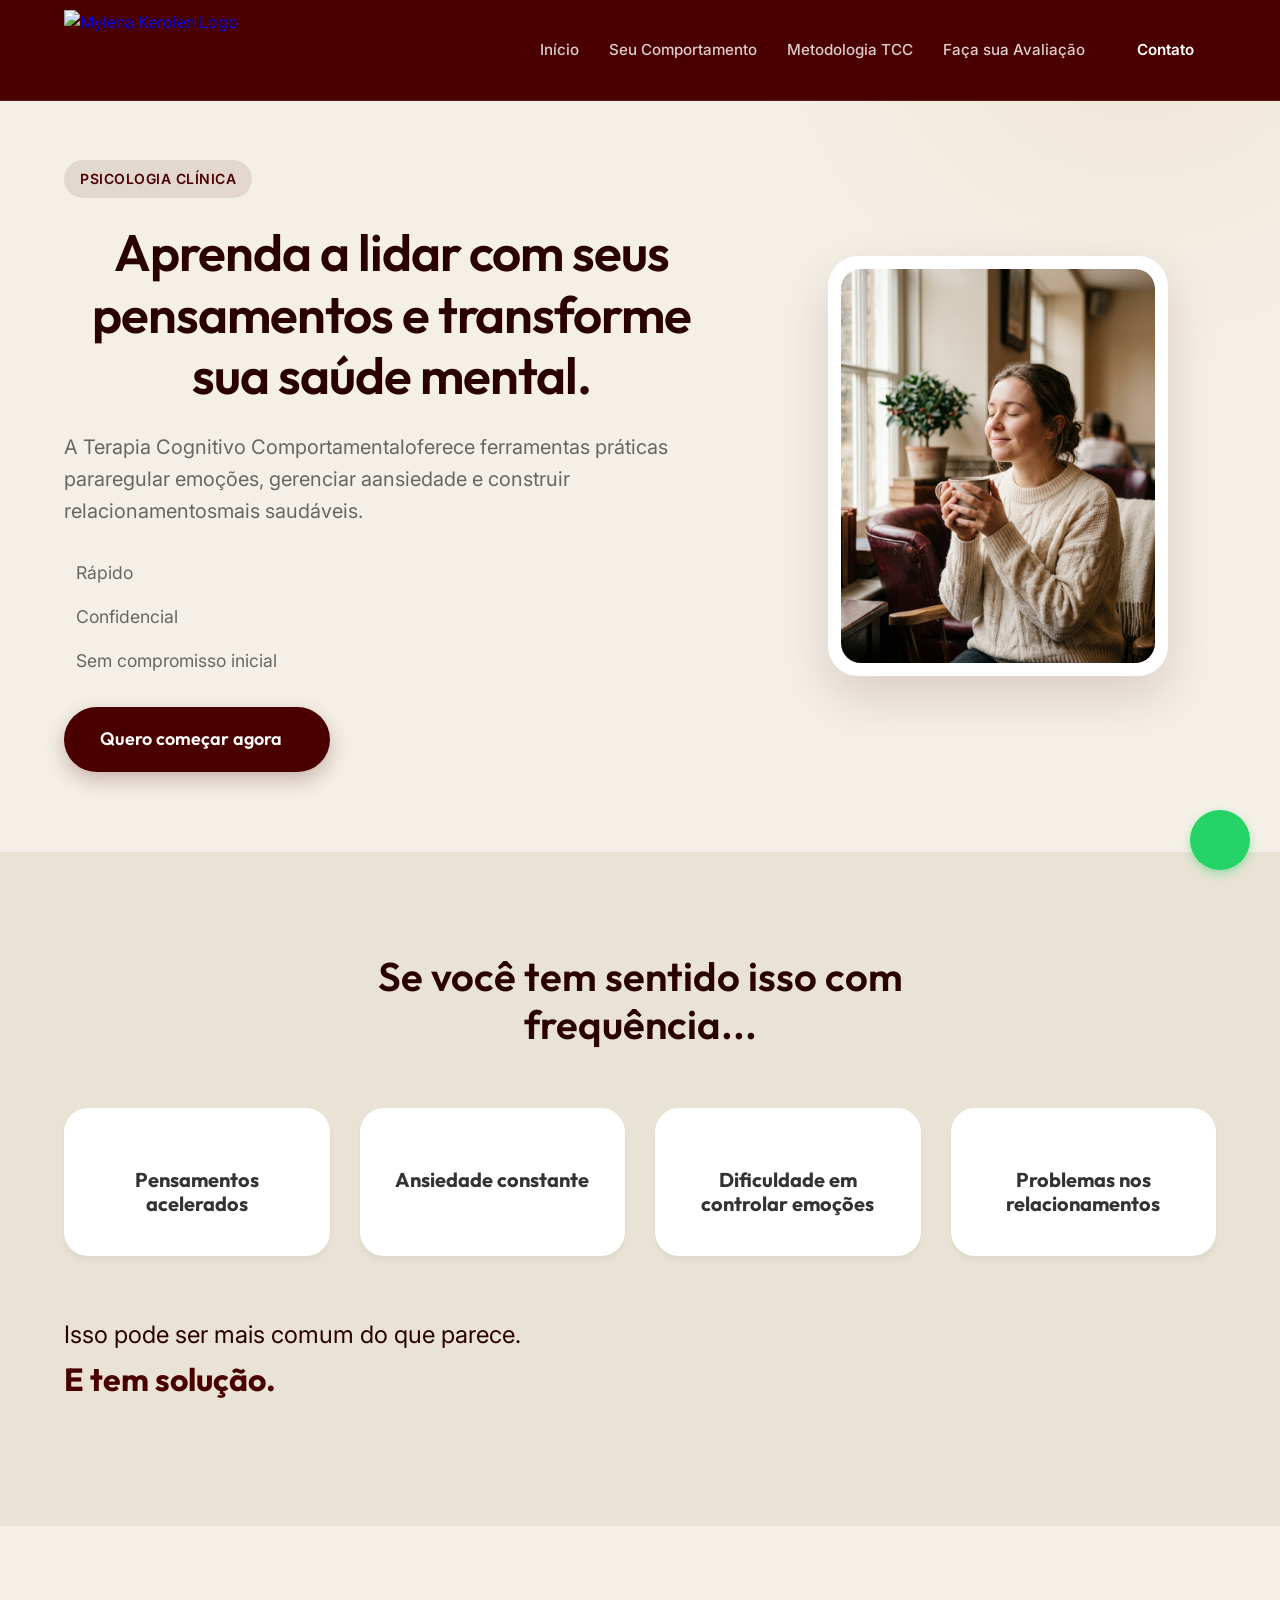
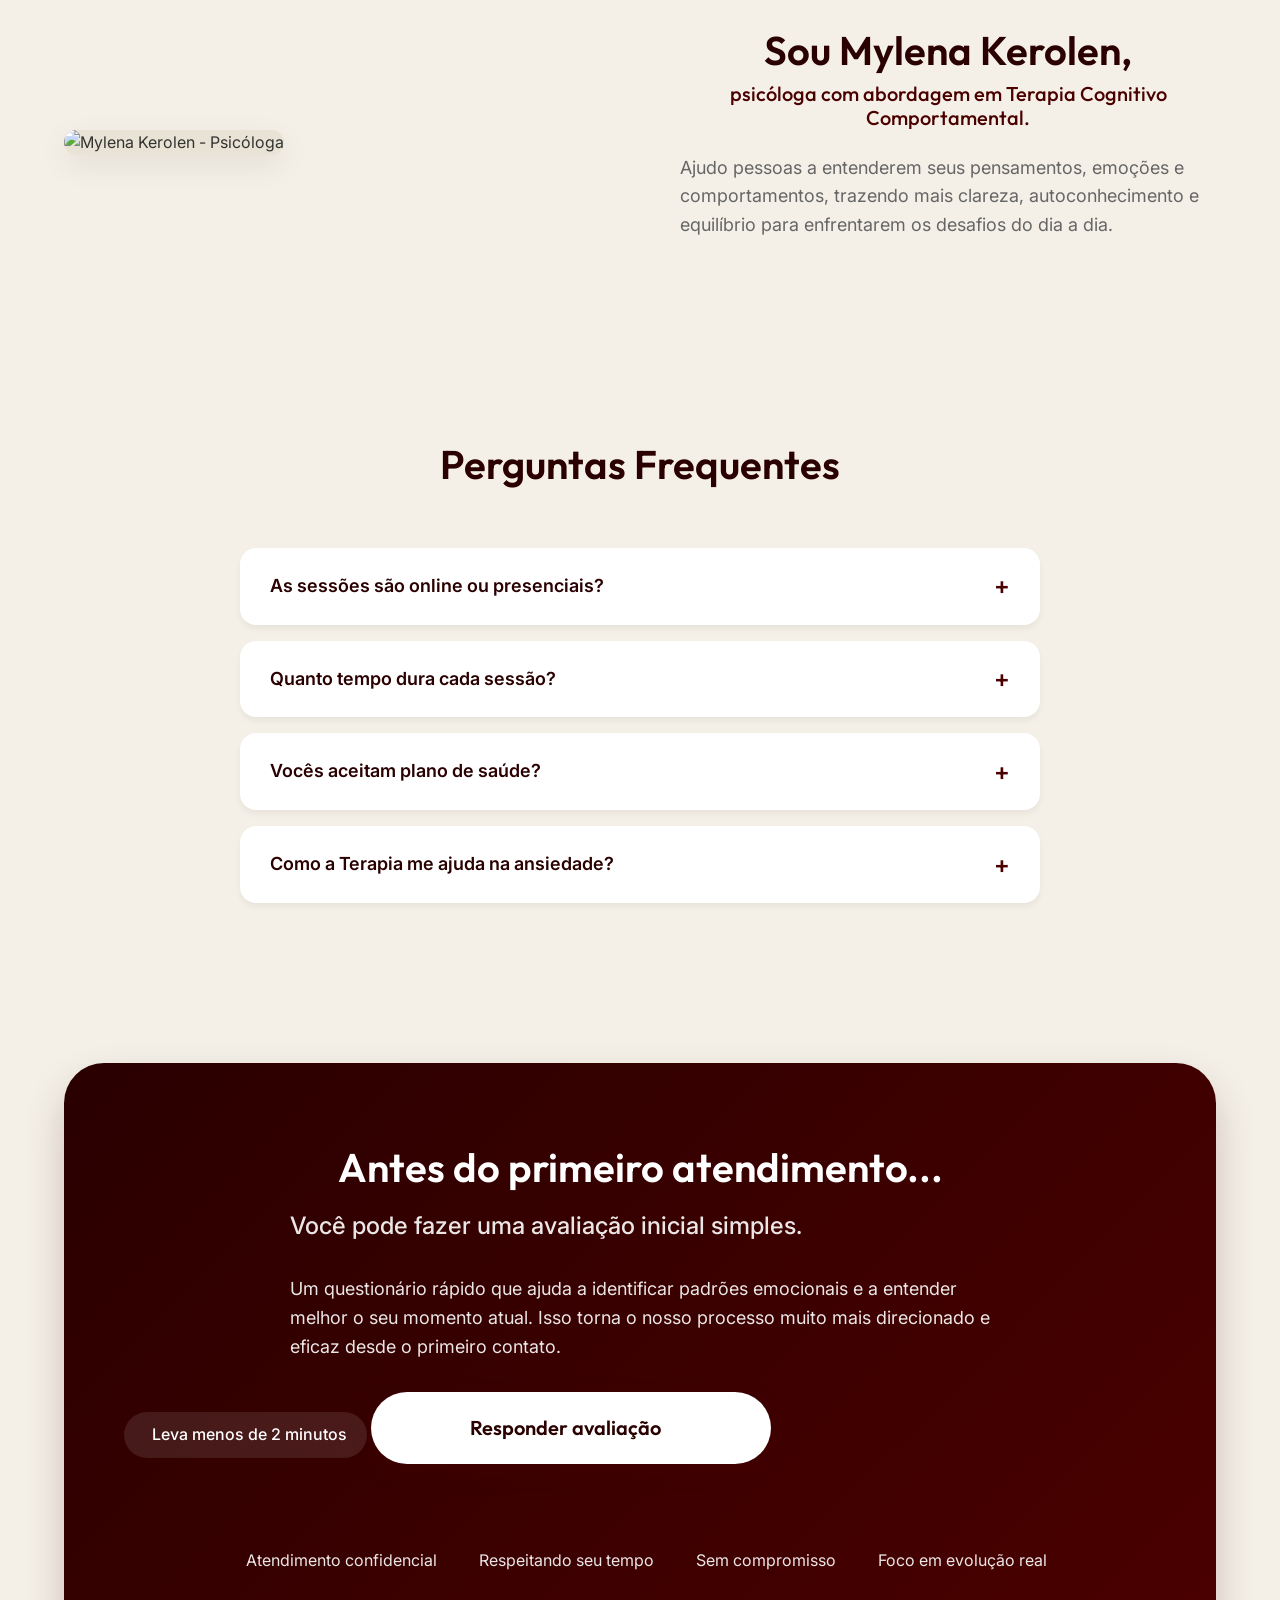
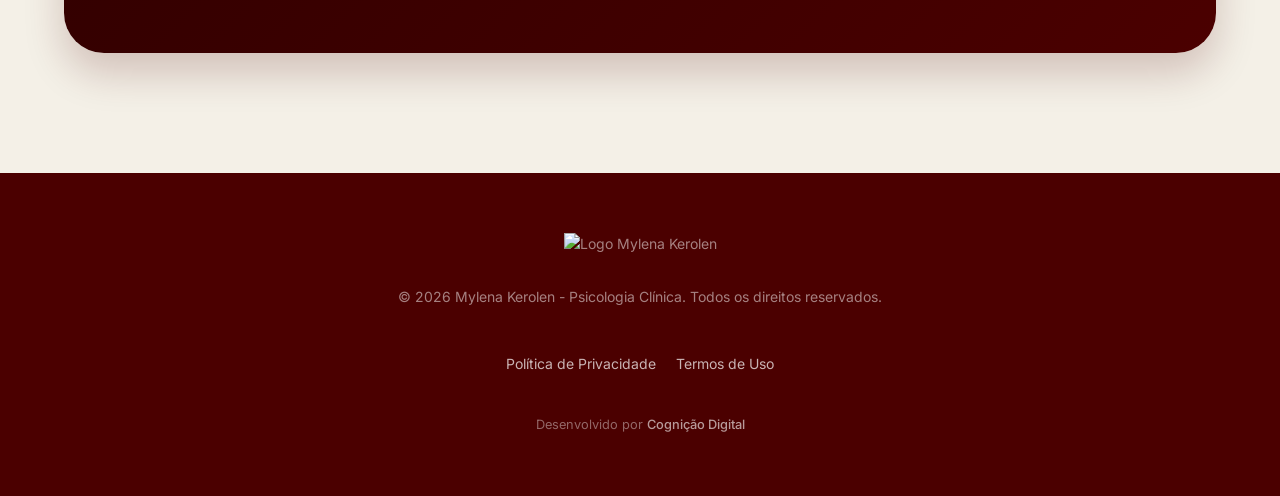
==== index.html @ 94ff3d25 "Solução Desktop: Quebras de linha condicionais e layout fluido para preencher o vazio" ====
<!DOCTYPE html>
<html lang="pt-BR">
<head>
    <meta charset="UTF-8">
    <meta name="viewport" content="width=device-width, initial-scale=1.0">
    <title>Mylena Kerolen | Psicóloga Clínica</title>
    <meta name="description" content="Entenda seus padrões emocionais e veja se a terapia pode te ajudar. Mylena Kerolen, psicóloga com abordagem em Terapia Cognitivo Comportamental.">
    <link rel="preconnect" href="https://fonts.googleapis.com">
    <link rel="preconnect" href="https://fonts.gstatic.com" crossorigin>
    
    <!-- Preload Critical Assets -->
    <link rel="preload" href="https://fonts.googleapis.com/css2?family=Inter:wght@300;400;500;600&family=Outfit:wght@400;500;600;700&display=swap" as="style">
    <link rel="preload" href="https://i.ibb.co/SkdTjgQ/logomarcasf.webp" as="image">

    <link href="https://fonts.googleapis.com/css2?family=Inter:wght@300;400;500;600&family=Outfit:wght@400;500;600;700&display=swap" rel="stylesheet">
    <link rel="stylesheet" href="styles.css">
    <!-- Phosphor Icons para ícones elegantes e minimalistas -->
    <script src="https://unpkg.com/@phosphor-icons/web" defer></script>
</head>
<body class="home-page">
    <header class="main-header">
        <nav class="container nav-container">
            <div class="logo">
                <a href="index.html">
                    <img src="https://i.ibb.co/SkdTjgQ/logomarcasf.webp" alt="Mylena Kerolen Logo">
                </a>
            </div>
            <ul class="nav-menu">
                <li><a href="index.html">Início</a></li>
                <li><a href="mapeamento.html">Seu Comportamento</a></li>
                <li><a href="metodologia.html">Metodologia TCC</a></li>
                <li><a href="#avaliacao">Faça sua Avaliação</a></li>
                <li><a href="contato.html" class="nav-cta">Contato</a></li>
            </ul>
            <button class="mobile-menu-btn" aria-label="Abrir Menu">
                <i class="ph ph-list"></i>
            </button>
        </nav>
    </header>
    <header class="hero">
        <div class="container">
            <div class="hero-content">
                <span class="badge">Psicologia Clínica</span>
                <h1 class="hero-title">Aprenda a lidar com seus pensamentos e<br class="mobile-br"> transforme sua saúde mental.</h1>
                <p class="hero-subtitle">A Terapia Cognitivo Comportamental<br class="mobile-br">oferece ferramentas práticas para<br class="mobile-br">regular emoções, gerenciar a<br class="mobile-br">ansiedade e construir relacionamentos<br class="mobile-br">mais saudáveis.</p>
                
                <ul class="benefits-list hero-benefits">
                    <li><i class="ph ph-check-circle"></i> Rápido</li>
                    <li><i class="ph ph-shield-check"></i> Confidencial</li>
                    <li><i class="ph ph-handshake"></i> Sem compromisso inicial</li>
                </ul>

                <a href="#avaliacao" class="cta-button primary-btn">
                    Quero começar agora
                    <i class="ph ph-arrow-right"></i>
                </a>
            </div>
            
            <div class="hero-image-wrapper">
                <div class="glass-card">
                    <img src="assets/hero_human.png" alt="Mulher calma respirando fundo, simbolizando alívio da ansiedade" class="hero-abstract-art">
                </div>
            </div>
        </div>
    </header>

    <section class="symptoms">
        <div class="container">
            <div class="symptoms-header">
                <h2>Se você tem sentido isso com frequência...</h2>
            </div>
            <div class="symptoms-grid">
                <div class="symptom-card">
                    <i class="ph ph-brain"></i>
                    <h3>Pensamentos acelerados</h3>
                </div>
                <div class="symptom-card">
                    <i class="ph ph-heartbeat"></i>
                    <h3>Ansiedade constante</h3>
                </div>
                <div class="symptom-card">
                    <i class="ph ph-cloud-lightning"></i>
                    <h3>Dificuldade em controlar emoções</h3>
                </div>
                <div class="symptom-card">
                    <i class="ph ph-users"></i>
                    <h3>Problemas nos relacionamentos</h3>
                </div>
            </div>
            <div class="symptoms-footer">
                <p class="highlight-text">Isso pode ser mais comum do que parece.<br><strong>E tem solução.</strong></p>
            </div>
        </div>
    </section>

    <section id="sobre" class="about">
        <div class="container about-container">
            <div class="about-image">
                <img src="https://i.ibb.co/Fk8Mc3bt/Mylenasf.png" alt="Mylena Kerolen - Psicóloga" class="about-photo" loading="lazy" decoding="async">
            </div>
            <div class="about-content">
                <h2>Sou Mylena Kerolen,</h2>
                <h3 class="subtitle">psicóloga com abordagem em Terapia Cognitivo Comportamental.</h3>
                <p>Ajudo pessoas a entenderem seus pensamentos, emoções e comportamentos, trazendo mais clareza, autoconhecimento e equilíbrio para enfrentarem os desafios do dia a dia.</p>
            </div>
        </div>
    </section>

    <section id="faq" class="faq">
        <div class="container">
            <div class="symptoms-header">
                <h2>Perguntas Frequentes</h2>
            </div>
            <div class="faq-list">
                <details class="faq-item">
                    <summary>As sessões são online ou presenciais?</summary>
                    <div class="faq-answer">
                        Os atendimentos são realizados na modalidade online, o que permite flexibilidade de horários, economia de tempo com deslocamentos e a possibilidade de fazer a terapia no conforto do seu próprio ambiente seguro.
                    </div>
                </details>
                <details class="faq-item">
                    <summary>Quanto tempo dura cada sessão?</summary>
                    <div class="faq-answer">
                        As sessões têm duração padrão de aproximadamente 50 minutos. Tempo ideal para abordarmos as questões do dia a dia e desenvolvermos técnicas focadas da Terapia Cognitivo Comportamental.
                    </div>
                </details>
                <details class="faq-item">
                    <summary>Vocês aceitam plano de saúde?</summary>
                    <div class="faq-answer">
                        Os atendimentos são particulares. No entanto, fornecemos recibos nominais após as sessões para que você possa solicitar o reembolso perante o seu plano de saúde, dependendo do seu contrato.
                    </div>
                </details>
                <details class="faq-item">
                    <summary>Como a Terapia me ajuda na ansiedade?</summary>
                    <div class="faq-answer">
                        Na TCC, nós identificamos e alteramos padrões de pensamento negativos que alimentam a ansiedade. Te passarei exercícios práticos e ferramentas que você mesmo(a) consegue aplicar no dia a dia para recuperar a calma.
                    </div>
                </details>
            </div>
        </div>
    </section>

    <section id="avaliacao" class="evaluation">
        <div class="container">
            <div class="evaluation-card">
                <h2>Antes do primeiro atendimento...</h2>
                <p class="lead">Você pode fazer uma avaliação inicial simples.</p>
                <p>Um questionário rápido que ajuda a identificar padrões emocionais e a entender melhor o seu momento atual. Isso torna o nosso processo muito mais direcionado e eficaz desde o primeiro contato.</p>
                
                <div class="time-badge">
                    <i class="ph ph-timer"></i> Leva menos de 2 minutos
                </div>

                <a href="#" class="cta-button primary-btn large-btn" onclick="openQuiz(event)">
                    Responder avaliação
                    <i class="ph ph-clipboard-text"></i>
                </a>

                <ul class="benefits-list horizontal-benefits">
                    <li><i class="ph ph-lock-key"></i> Atendimento confidencial</li>
                    <li><i class="ph ph-clock"></i> Respeitando seu tempo</li>
                    <li><i class="ph ph-handshake"></i> Sem compromisso</li>
                    <li><i class="ph ph-trend-up"></i> Foco em evolução real</li>
                </ul>
            </div>
        </div>
    </section>

    <footer>
        <div class="container footer-content">
            <div class="footer-logo">
                <img src="https://i.ibb.co/XxRccWwG/logomylenasf.webp" alt="Logo Mylena Kerolen" loading="lazy" decoding="async">
            </div>
            <p>&copy; 2026 Mylena Kerolen - Psicologia Clínica. Todos os direitos reservados.</p>
            <div class="footer-links">
                <a href="politica-privacidade.html">Política de Privacidade</a>
                <a href="termos-uso.html">Termos de Uso</a>
            </div>
            <div class="developer-credit">
                Desenvolvido por <a href="https://cognicaodigittal.com" target="_blank" rel="noopener noreferrer">Cognição Digital</a>
            </div>
        </div>
    </footer>
    <!-- Quiz Overlay -->
    <div id="quiz-overlay" class="quiz-overlay">
        <div class="quiz-container">
            <button class="close-quiz" onclick="closeQuiz()"><i class="ph ph-x"></i></button>
            <div class="quiz-progress">
                <div class="quiz-progress-bar" id="quiz-progress-bar"></div>
            </div>

            <!-- Step 1 -->
            <div class="quiz-step active" id="step-1">
                <h3 class="quiz-question">Qual área tem causado mais desconforto na sua vida ultimamente?</h3>
                <div class="quiz-options">
                    <button class="quiz-option" onclick="nextStep(2)">Ansiedade e estresse constante</button>
                    <button class="quiz-option" onclick="nextStep(2)">Dificuldade em controlar emoções (tristeza/raiva)</button>
                    <button class="quiz-option" onclick="nextStep(2)">Conflitos em relacionamentos interpessoais</button>
                    <button class="quiz-option" onclick="nextStep(2)">Pensamentos acelerados ou negativos</button>
                </div>
            </div>

            <!-- Step 2 -->
            <div class="quiz-step" id="step-2">
                <h3 class="quiz-question">Como você costuma lidar com pensamentos difíceis ou emoções intensas?</h3>
                <div class="quiz-options">
                    <button class="quiz-option" onclick="nextStep(3)">Tento ignorar, mas eles voltam mais fortes</button>
                    <button class="quiz-option" onclick="nextStep(3)">Acabo explodindo ou perdendo o controle</button>
                    <button class="quiz-option" onclick="nextStep(3)">Me paraliso e não consigo reagir</button>
                    <button class="quiz-option" onclick="nextStep(3)">Consigo lidar bem na maior parte do tempo</button>
                </div>
            </div>

            <!-- Step 3 -->
            <div class="quiz-step" id="step-3">
                <h3 class="quiz-question">O quanto essas questões têm impactado sua rotina?</h3>
                <div class="quiz-options">
                    <button class="quiz-option" onclick="nextStep(4)">Atrapalham levemente minha concentração</button>
                    <button class="quiz-option" onclick="nextStep(4)">Prejudicam minha produtividade e meu sono</button>
                    <button class="quiz-option" onclick="nextStep(4)">Paralisam minhas atividades e me exaurem</button>
                    <button class="quiz-option" onclick="nextStep(4)">Não afetam minha rotina prática</button>
                </div>
            </div>

            <!-- Step 4 -->
            <div class="quiz-step" id="step-4">
                <h3 class="quiz-question">Você já fez terapia focada em mudança de padrões (como a TCC)?</h3>
                <div class="quiz-options">
                    <button class="quiz-option" onclick="nextStep(5)">Sim, já fiz e me ajudou</button>
                    <button class="quiz-option" onclick="nextStep(5)">Faço atualmente, mas busco outra abordagem</button>
                    <button class="quiz-option" onclick="nextStep(5)">Nunca fiz, mas sinto que preciso</button>
                    <button class="quiz-option" onclick="nextStep(5)">Fiz outras abordagens e não me adaptei</button>
                </div>
            </div>

            <!-- Step 5 -->
            <div class="quiz-step" id="step-5">
                <h3 class="quiz-question">Você quer dar o primeiro passo para construir uma vida mais equilibrada?</h3>
                <div class="quiz-options">
                    <button class="quiz-option" onclick="finishQuiz()">Sim, quero agendar uma avaliação</button>
                    <button class="quiz-option" onclick="finishQuiz()">Quero apenas tirar algumas dúvidas</button>
                    <button class="quiz-option" onclick="finishQuiz()">Ainda estou refletindo sobre o momento</button>
                </div>
            </div>

            <!-- Final Step -->
            <div class="quiz-step" id="step-final">
                <i class="ph ph-check-circle glow-icon" style="font-size: 5rem; margin-bottom:20px;"></i>
                <h3 class="quiz-question">Obrigada por compartilhar!</h3>
                <p style="margin-bottom: 30px; font-size:1.1rem; color:var(--text-muted);">Compreender esses sinais é o primeiro passo. Baseado em suas respostas, uma conversa pode te ajudar muito. Vamos conversar?</p>
                <a href="https://wa.me/5562993213024?text=Olá%20Mylena,%20vim%20pelo%20site%20e%20gostaria%20de%20agendar%20uma%20avaliação." target="_blank" class="cta-button primary-btn large-btn" onclick="finishAndScrollTop()">
                    Falar no WhatsApp
                    <i class="ph ph-whatsapp-logo"></i>
                </a>
            </div>
        </div>
    </div>

    <a href="https://wa.me/5562993213024" class="floating-whatsapp" target="_blank" rel="noopener noreferrer">
        <i class="ph ph-whatsapp-logo"></i>
    </a>

    <script>
        // Menu Mobile Toggle
        const menuBtn = document.querySelector('.mobile-menu-btn');
        const navMenu = document.querySelector('.nav-menu');

        if (menuBtn && navMenu) {
            menuBtn.addEventListener('click', () => {
                navMenu.classList.toggle('active');
                const icon = menuBtn.querySelector('i');
                if (navMenu.classList.contains('active')) {
                    icon.classList.remove('ph-list');
                    icon.classList.add('ph-x');
                } else {
                    icon.classList.remove('ph-list');
                    icon.classList.add('ph-list'); // In case it was x
                    // Re-sync icon
                    icon.className = 'ph ph-list';
                }
            });

            document.querySelectorAll('.nav-menu a').forEach(link => {
                link.addEventListener('click', () => {
                    navMenu.classList.remove('active');
                    const icon = menuBtn.querySelector('i');
                    icon.className = 'ph ph-list';
                });
            });
        }

        const totalSteps = 5;
        function openQuiz(e) {
            if(e) e.preventDefault();
            document.getElementById('quiz-overlay').classList.add('active');
            updateProgress(1);
        }
        function closeQuiz() {
            document.getElementById('quiz-overlay').classList.remove('active');
            setTimeout(() => {
                document.querySelectorAll('.quiz-step').forEach(el => el.classList.remove('active'));
                document.getElementById('step-1').classList.add('active');
            }, 300);
        }
        function nextStep(step) {
            document.querySelectorAll('.quiz-step').forEach(el => el.classList.remove('active'));
            document.getElementById('step-' + step).classList.add('active');
            updateProgress(step);
        }
        function finishQuiz() {
            document.querySelectorAll('.quiz-step').forEach(el => el.classList.remove('active'));
            document.getElementById('step-final').classList.add('active');
            document.getElementById('quiz-progress-bar').style.width = '100%';
        }
        function updateProgress(step) {
            const percentage = ((step - 1) / totalSteps) * 100;
            document.getElementById('quiz-progress-bar').style.width = percentage + '%';
        }
        function finishAndScrollTop() {
            closeQuiz();
            window.scrollTo({ top: 0, behavior: 'smooth' });
        }
    </script>
</body>
</html>
---- styles.css ----
/* Header & Navigation Styles */
.main-header {
    position: fixed;
    top: 0;
    left: 0;
    width: 100%;
    background-color: var(--primary-color);
    z-index: 2000;
    border-bottom: 1px solid rgba(255, 255, 255, 0.1);
    transition: var(--transition);
}

.nav-container {
    display: flex;
    justify-content: space-between;
    align-items: center;
    padding: 15px 20px;
    height: 100px;
}

.logo a {
    display: flex;
    align-items: center;
    text-decoration: none;
}

.logo img {
    height: 80px; /* Increased size */
    width: auto;
    display: block;
}

.nav-menu {
    display: flex;
    list-style: none;
    gap: 30px;
    align-items: center;
}

.nav-menu a {
    text-decoration: none;
    color: rgba(255, 255, 255, 0.8);
    font-weight: 500;
    font-size: 0.95rem;
    transition: var(--transition);
}

.nav-menu a:hover {
    color: white;
}

.nav-cta {
    background-color: var(--primary-color);
    color: white !important;
    padding: 10px 22px;
    border-radius: 50px;
    font-weight: 600 !important;
    transition: var(--transition);
}

.nav-cta:hover {
    background-color: var(--primary-dark);
    transform: translateY(-2px);
    box-shadow: 0 4px 10px rgba(75, 0, 0, 0.2);
}

.mobile-menu-btn {
    display: none;
    background: none;
    border: none;
    font-size: 2rem;
    color: white;
    cursor: pointer;
}

@media (max-width: 992px) {
    .nav-menu {
        display: none;
        flex-direction: column;
        position: absolute;
        top: 100px;
        left: 0;
        width: 100%;
        background-color: var(--primary-color);
        padding: 40px 20px;
        gap: 25px;
        box-shadow: 0 15px 30px rgba(0,0,0,0.2);
        z-index: 1000;
        text-align: center;
        border-top: 1px solid rgba(255,255,255,0.1);
    }
    
    .nav-menu.active {
        display: flex;
        animation: fadeInDown 0.3s ease-out;
    }

    @keyframes fadeInDown {
        from { opacity: 0; transform: translateY(-10px); }
        to { opacity: 1; transform: translateY(0); }
    }
    
    .mobile-menu-btn {
        display: block;
    }

    .hero {
        padding: 280px 0 60px; /* Maximum mobile padding */
    }
}

:root {
    --primary-color: #4b0000;
    --primary-light: #751a1a;
    --primary-dark: #2a0000;
    --accent-color: #b87c3f;
    
    --bg-color: #f4f0e7;
    --surface-color: #FFFFFF;
    --surface-alt: #e9e3d5;
    
    --text-main: #333333;
    --text-muted: #666666;
    
    --font-heading: 'Outfit', sans-serif;
    --font-body: 'Inter', sans-serif;
    
    --transition: all 0.3s ease;
    --radius-sm: 8px;
    --radius-md: 16px;
    --radius-lg: 24px;
    --shadow-sm: 0 4px 6px rgba(0,0,0,0.05);
    --shadow-md: 0 10px 30px rgba(0,0,0,0.08);
}

* {
    margin: 0;
    padding: 0;
    box-sizing: border-box;
}

html {
    scroll-behavior: smooth;
}

body {
    font-family: var(--font-body);
    background-color: var(--bg-color);
    color: var(--text-main);
    line-height: 1.6;
    -webkit-font-smoothing: antialiased;
}

.container {
    width: 100%;
    max-width: 1200px;
    margin: 0 auto;
    padding: 0 24px;
}

/* Typography */
h1, h2, h3 {
    font-family: var(--font-heading);
    line-height: 1.2;
    color: var(--primary-dark);
    text-align: center !important;
}

h1 {
    font-size: 3.2rem; /* Sutil redução para ajudar a caber em menos linhas no Desktop */
    font-weight: 600;
    letter-spacing: -0.02em;
    margin-bottom: 24px;
    text-align: center !important;
    max-width: 100%; /* Permite ocupar toda a largura da coluna */
    margin-left: 0;
    margin-right: 0;
}

h2 {
    font-size: 2.5rem;
    font-weight: 600;
    margin-bottom: 16px;
    text-align: center !important;
}

.mobile-br {
    display: none;
}

p {
    text-align: left !important;
    line-height: 1.6;
    margin-bottom: 20px;
}

/* Utilities */
.badge {
    display: inline-block;
    padding: 8px 16px;
    background-color: rgba(75, 0, 0, 0.1);
    color: var(--primary-color);
    border-radius: 100px;
    font-size: 0.875rem;
    font-weight: 600;
    margin-bottom: 24px;
    text-transform: uppercase;
    letter-spacing: 0.5px;
}

.benefits-list {
    list-style: none;
    margin: 32px 0;
    text-align: left;
}

.benefits-list li {
    display: flex;
    align-items: center;
    gap: 12px;
    margin-bottom: 16px;
    font-size: 1.1rem;
    color: var(--text-muted);
}

.benefits-list li i {
    color: var(--primary-color);
    font-size: 1.5rem;
}

/* Buttons */
.cta-button {
    display: inline-flex;
    align-items: center;
    justify-content: center;
    gap: 12px;
    padding: 18px 36px;
    border-radius: 100px;
    font-family: var(--font-heading);
    font-weight: 600;
    font-size: 1.125rem;
    text-decoration: none;
    transition: var(--transition);
    cursor: pointer;
    border: none;
}

.primary-btn {
    background-color: var(--primary-color);
    color: white;
    box-shadow: 0 8px 20px rgba(75, 0, 0, 0.25);
}

.primary-btn:hover {
    background-color: var(--primary-dark);
    transform: translateY(-2px);
    box-shadow: 0 12px 25px rgba(75, 0, 0, 0.3);
}

.large-btn {
    padding: 20px 48px;
    font-size: 1.25rem;
    width: 100%;
    max-width: 400px;
    white-space: nowrap; /* Prevent line break on mobile */
}

/* Sections */
section {
    padding: 100px 0;
}

/* Hero Section */
.hero {
    min-height: 90vh;
    display: flex;
    align-items: center;
    position: relative;
    overflow: hidden;
    padding: 160px 0 80px; /* Reduzido para um equilíbrio perfeito */
}

.hero::after {
    content: '';
    position: absolute;
    top: -50%;
    right: -20%;
    width: 800px;
    height: 800px;
    border-radius: 50%;
    background: radial-gradient(circle, rgba(212,163,115,0.15) 0%, rgba(212,163,115,0) 70%);
    z-index: -1;
}

.hero > .container {
    display: grid;
    grid-template-columns: 1.2fr 0.8fr; /* Dá mais espaço para o texto (60%) e menos para a imagem (40%) */
    gap: 60px;
    align-items: center;
}

.hero-subtitle {
    font-size: 1.25rem;
    color: var(--text-muted);
    max-width: 100%; /* Preenche todo o vazio da direita no Desktop */
}

.hero-image-wrapper {
    position: relative;
    height: 500px;
    display: flex;
    justify-content: center;
    align-items: center;
}

.glass-card {
    width: 340px;
    height: 420px;
    background: var(--surface-color);
    border: 1px solid rgba(255, 255, 255, 0.8);
    border-radius: 30px;
    display: flex;
    justify-content: center;
    align-items: center;
    box-shadow: 0 20px 50px rgba(75, 0, 0, 0.15);
    position: relative;
    animation: float 6s ease-in-out infinite;
    padding: 12px;
}

.hero-abstract-art {
    width: 100%;
    height: 100%;
    object-fit: cover;
    border-radius: 20px; /* Inner radius matching the frame */
}

@keyframes float {
    0% { transform: translateY(0px); }
    50% { transform: translateY(-20px); }
    100% { transform: translateY(0px); }
}

/* Symptoms Section */
.symptoms {
    background-color: var(--surface-alt);
    text-align: justify;
}

.symptoms-header {
    max-width: 700px;
    margin: 0 auto 60px;
}

.symptoms-grid {
    display: grid;
    grid-template-columns: repeat(auto-fit, minmax(250px, 1fr));
    gap: 30px;
    margin-bottom: 60px;
}

.symptom-card {
    background: var(--surface-color);
    padding: 40px 30px;
    border-radius: var(--radius-lg);
    box-shadow: var(--shadow-sm);
    transition: var(--transition);
    display: flex;
    flex-direction: column;
    align-items: center;
    text-align: center;
}

.symptom-card:hover {
    transform: translateY(-5px);
    box-shadow: var(--shadow-md);
}

.symptom-card i {
    font-size: 3rem;
    color: var(--accent-color);
    margin-bottom: 20px;
}

.symptom-card h3 {
    font-size: 1.25rem;
    color: var(--text-main);
}

.symptoms-footer {
    margin-top: 40px;
}

.symptoms-footer .highlight-text {
    font-size: 1.5rem;
    color: var(--primary-dark);
}

.symptoms-footer strong {
    font-size: 2rem;
    color: var(--primary-color);
    font-family: var(--font-heading);
}

/* About Section */
.about-container {
    display: grid;
    grid-template-columns: 1fr 1fr;
    gap: 80px;
    align-items: center;
}

.about-image {
    position: relative;
    border-radius: var(--radius-lg);
}

.about-photo {
    width: 100%;
    height: auto;
    aspect-ratio: 4/5;
    object-fit: cover;
    object-position: top center;
    background-color: var(--surface-alt);
    border-radius: var(--radius-lg);
    box-shadow: var(--shadow-md);
    transition: var(--transition);
}

.about-photo:hover {
    transform: translateY(-5px);
    box-shadow: 0 15px 40px rgba(75, 0, 0, 0.15);
}

.about-content h2 {
    margin-bottom: 8px;
}

.about-content .subtitle {
    font-size: 1.25rem;
    color: var(--primary-color);
    font-weight: 500;
    margin-bottom: 24px;
}

.about-content p {
    font-size: 1.125rem;
    color: var(--text-muted);
}

/* Evaluation Section */
.evaluation {
    padding: 80px 0 120px;
}

.evaluation-card {
    background: linear-gradient(135deg, var(--primary-dark) 0%, var(--primary-color) 100%);
    border-radius: 40px;
    padding: 80px 60px;
    text-align: justify;
    color: white;
    box-shadow: 0 20px 40px rgba(75, 0, 0, 0.2);
    position: relative;
    overflow: hidden;
}

.evaluation-card h2 {
    color: white;
}

.evaluation-card .lead {
    font-size: 1.5rem;
    font-weight: 500;
    margin-bottom: 30px;
}

.evaluation-card p {
    font-size: 1.125rem;
    max-width: 700px;
    margin: 0 auto 30px;
    opacity: 0.9;
}

.time-badge {
    display: inline-flex;
    align-items: center;
    gap: 8px;
    background: rgba(255,255,255,0.1);
    backdrop-filter: blur(10px);
    padding: 10px 20px;
    border-radius: 100px;
    font-weight: 500;
    margin-bottom: 40px;
}

.evaluation-card .primary-btn {
    background-color: white;
    color: var(--primary-dark);
}

.evaluation-card .primary-btn:hover {
    background-color: var(--surface-alt);
    transform: scale(1.02);
}

.horizontal-benefits {
    display: flex;
    justify-content: center;
    flex-wrap: wrap;
    gap: 30px;
    margin-top: 50px;
    margin-bottom: 0;
}

.horizontal-benefits li {
    color: rgba(255,255,255,0.9);
    font-size: 1rem;
    margin-bottom: 0px;
}

.horizontal-benefits li i {
    color: var(--accent-color);
}

/* Footer */
footer {
    background-color: var(--primary-color);
    color: rgba(255,255,255,0.5);
    padding: 60px 0;
    font-size: 0.875rem;
}

.footer-content {
    display: flex;
    flex-direction: column;
    align-items: center;
    gap: 25px;
    text-align: center;
}

.footer-logo {
    margin-bottom: 5px;
}

.footer-logo img {
    height: 90px;
    width: auto;
}

@media (max-width: 992px) {
    .footer-logo img {
        height: 100px;
    }
}

.footer-links {
    display: flex;
    gap: 20px;
    justify-content: center;
}

.footer-links a {
    color: rgba(255,255,255,0.7);
    text-decoration: none;
    transition: var(--transition);
}

.footer-links a:hover {
    color: white;
    text-decoration: underline;
}

.developer-credit {
    margin-top: 15px;
    font-size: 0.8rem;
    color: rgba(255,255,255,0.4);
}

.developer-credit a {
    color: rgba(255,255,255,0.6);
    text-decoration: none;
    font-weight: 500;
    transition: var(--transition);
}

.developer-credit a:hover {
    color: white;
}

/* Legal Pages (Privacy/Terms) */
.legal-page {
    padding: 60px 0;
    min-height: 80vh;
}

.legal-header {
    margin-bottom: 40px;
    border-bottom: 1px solid var(--surface-alt);
    padding-bottom: 20px;
}

.legal-title {
    margin-bottom: 20px;
}

.back-link {
    display: inline-flex;
    align-items: center;
    gap: 8px;
    color: var(--primary-color);
    text-decoration: none;
    font-weight: 500;
    margin-bottom: 30px;
    transition: var(--transition);
}

.back-link:hover {
    color: var(--primary-dark);
    transform: translateX(-5px);
}

.legal-content h3 {
    margin: 30px 0 15px;
    font-size: 1.5rem;
}

.legal-content p {
    margin-bottom: 15px;
    color: var(--text-muted);
}

/* FAQ Section */
.faq {
    padding: 80px 0;
    background-color: var(--bg-color);
}

.faq-list {
    max-width: 800px;
    margin: 0 auto;
    display: flex;
    flex-direction: column;
    gap: 16px;
}

.faq-item {
    background: var(--surface-color);
    border-radius: var(--radius-md);
    box-shadow: var(--shadow-sm);
    overflow: hidden;
    transition: var(--transition);
}

.faq-item[open] {
    box-shadow: var(--shadow-md);
}

.faq-item summary {
    padding: 24px 30px;
    font-size: 1.125rem;
    font-weight: 600;
    color: var(--primary-dark);
    cursor: pointer;
    list-style: none;
    position: relative;
    user-select: none;
}

.faq-item summary::-webkit-details-marker {
    display: none;
}

.faq-item summary::after {
    content: '+';
    position: absolute;
    right: 30px;
    top: 50%;
    transform: translateY(-50%);
    font-size: 1.5rem;
    color: var(--primary-color);
    transition: transform 0.3s ease;
}

.faq-item[open] summary::after {
    content: '−';
    transform: translateY(-50%) rotate(180deg);
}

.faq-answer {
    padding: 0 30px 24px;
    color: var(--text-muted);
    font-size: 1rem;
    line-height: 1.6;
    animation: fadeInDown 0.3s ease-out;
}

@keyframes fadeInDown {
    from { opacity: 0; transform: translateY(-10px); }
    to { opacity: 1; transform: translateY(0); }
}

/* Floating WhatsApp */
.floating-whatsapp {
    position: fixed;
    bottom: 30px;
    right: 30px;
    width: 60px;
    height: 60px;
    background-color: #25D366;
    color: white;
    border-radius: 50%;
    display: flex;
    justify-content: center;
    align-items: center;
    font-size: 2.2rem;
    box-shadow: 0 4px 10px rgba(37, 211, 102, 0.4);
    z-index: 1000;
    transition: transform 0.3s ease, box-shadow 0.3s ease;
    text-decoration: none;
}

.floating-whatsapp:hover {
    transform: scale(1.1);
    box-shadow: 0 6px 15px rgba(37, 211, 102, 0.6);
    color: white;
}

/* Mapeamento Comportamental Styles */
.mapping-page {
    background-color: var(--surface-alt);
    display: flex;
    flex-direction: column;
    min-height: 100vh;
}

.mapping-container {
    width: 100%;
    max-width: 650px;
    background-color: white;
    border-radius: var(--radius-lg);
    box-shadow: 0 15px 40px rgba(75, 0, 0, 0.08);
    padding: 40px;
    margin: 60px auto;
    position: relative;
    overflow: hidden;
}

.mapping-progress-wrapper {
    width: 100%;
    height: 6px;
    background-color: rgba(75, 0, 0, 0.05);
    border-radius: 10px;
    margin-bottom: 40px;
    overflow: hidden;
}

.mapping-progress-bar {
    height: 100%;
    background-color: var(--primary-color);
    width: 0%;
    transition: width 0.5s ease-out;
}

.mapping-step {
    display: none;
    flex-direction: column;
    animation: slideInUp 0.4s ease forwards;
}

.mapping-step.active {
    display: flex;
}

.step-icon {
    font-size: 3.5rem;
    color: var(--primary-color);
    margin-bottom: 20px;
}

.mapping-step h2 {
    font-size: 1.8rem;
    color: var(--primary-dark);
    margin-bottom: 12px;
}

.mapping-sub {
    font-size: 1rem;
    color: var(--text-muted);
    margin-bottom: 25px;
}

.mapping-question {
    font-size: 1.4rem;
    color: var(--primary-dark);
    margin-bottom: 24px;
    line-height: 1.4;
}

/* Inputs */
.input-wrapper {
    margin-bottom: 30px;
    width: 100%;
}

.mapping-input {
    width: 100%;
    font-family: 'Inter', sans-serif;
    font-size: 1.2rem;
    padding: 16px 20px;
    border: 2px solid rgba(75, 0, 0, 0.1);
    border-radius: var(--radius-md);
    background-color: var(--surface-color);
    color: var(--text-main);
    transition: var(--transition);
}

.mapping-input:focus {
    outline: none;
    border-color: var(--primary-color);
    box-shadow: 0 0 0 4px rgba(75, 0, 0, 0.05);
}

.error-msg {
    color: #e74c3c;
    font-size: 0.85rem;
    margin-top: 8px;
    display: none;
}

/* Options */
.mapping-options {
    display: flex;
    flex-direction: column;
    gap: 12px;
    margin-bottom: 30px;
}

.m-option {
    text-align: left;
    padding: 20px;
    background-color: white;
    border: 2px solid rgba(75, 0, 0, 0.08);
    border-radius: var(--radius-md);
    font-family: 'Inter', sans-serif;
    font-size: 1.1rem;
    color: var(--text-main);
    cursor: pointer;
    transition: var(--transition);
}

.m-option:hover {
    border-color: var(--primary-color);
    background-color: var(--surface-color);
    transform: translateY(-2px);
}

/* Controls */
.mapping-controls {
    display: flex;
    gap: 16px;
    width: 100%;
}

.mapping-btn {
    flex: 1;
    padding: 16px;
    border: none;
    border-radius: var(--radius-md);
    background-color: var(--primary-color);
    color: white;
    font-family: 'Inter', sans-serif;
    font-size: 1.1rem;
    font-weight: 600;
    cursor: pointer;
    transition: var(--transition);
    display: flex;
    justify-content: center;
    align-items: center;
    gap: 10px;
}

.mapping-btn:disabled {
    background-color: #cccccc;
    cursor: not-allowed;
    transform: none !important;
}

.mapping-btn:not(:disabled):hover {
    background-color: var(--primary-dark);
    transform: translateY(-2px);
}

.mapping-btn.outline {
    background-color: transparent;
    color: var(--primary-color);
    border: 2px solid var(--primary-color);
}

.mapping-btn.outline:hover {
    background-color: var(--primary-color);
    color: white;
}

.mapping-btn.glow {
    box-shadow: 0 4px 15px rgba(75, 0, 0, 0.3);
}

.mapping-btn.glow:hover {
    box-shadow: 0 6px 20px rgba(75, 0, 0, 0.4);
}

.spin-icon {
    animation: spin 1.5s linear infinite;
    margin: 0 auto 20px;
    display: block;
}

@keyframes spin {
    100% { transform: rotate(360deg); }
}

/* Advertorial Page</u> */
.advertorial-page {
    background-color: white;
    color: var(--text-main);
    line-height: 1.8;
}

.advertorial-nav {
    padding: 20px 0;
    border-bottom: 1px solid rgba(0,0,0,0.05);
}

.back-link {
    text-decoration: none;
    color: var(--primary-color);
    font-weight: 600;
    display: flex;
    align-items: center;
    gap: 8px;
    font-size: 0.95rem;
    transition: var(--transition);
}

.back-link:hover {
    color: var(--primary-dark);
    transform: translateX(-5px);
}

.advertorial-header {
    padding: 60px 0 40px;
    text-align: center;
}

.category-tag {
    display: inline-block;
    padding: 6px 16px;
    background-color: var(--surface-color);
    color: var(--primary-color);
    border-radius: 50px;
    font-size: 0.85rem;
    font-weight: 700;
    text-transform: uppercase;
    letter-spacing: 1px;
    margin-bottom: 20px;
}

.advertorial-header h1 {
    font-size: 2.6rem;
    line-height: 1.3;
    max-width: 1000px;
    margin: 0 auto 24px;
}

.advertorial-header .lead {
    font-size: 1.25rem;
    color: var(--text-muted);
    max-width: 700px;
    margin: 0 auto;
}

.advertorial-body {
    max-width: 800px;
    margin: 0 auto;
}

.advertorial-body p {
    margin-bottom: 24px;
    font-size: 1.15rem;
}

.body-img {
    width: 100%;
    max-width: 400px;
    display: block;
    margin: 40px auto;
    border-radius: var(--radius-md);
}

.advertorial-body h2 {
    font-size: 2rem;
    color: var(--primary-dark);
    margin: 48px 0 24px;
}

.triad-box {
    display: grid;
    grid-template-columns: repeat(3, 1);
    gap: 20px;
    margin: 40px 0;
}

@media (min-width: 768px) {
    .triad-box {
        grid-template-columns: repeat(3, 1fr);
    }
}

.triad-item {
    background-color: var(--surface-alt);
    padding: 30px;
    border-radius: var(--radius-md);
    text-align: center;
    border: 1px solid rgba(75, 0, 0, 0.05);
}

.triad-item i {
    font-size: 2.5rem;
    color: var(--primary-color);
    margin-bottom: 16px;
}

.triad-item h3 {
    font-size: 1.2rem;
    margin-bottom: 12px;
}

.triad-item p {
    font-size: 0.95rem;
    font-style: italic;
    color: var(--text-muted);
    margin-bottom: 0;
}

.advertorial-body ul {
    margin-bottom: 40px;
    padding-left: 20px;
}

.advertorial-body li {
    margin-bottom: 12px;
    font-size: 1.1rem;
}

.advertorial-cta {
    background-color: var(--primary-dark);
    color: white;
    padding: 50px;
    border-radius: var(--radius-lg);
    text-align: center;
    margin: 60px 0;
}

.advertorial-cta h3 {
    font-size: 1.8rem;
    margin-bottom: 12px;
}

.advertorial-cta p {
    margin-bottom: 30px;
    opacity: 0.9;
}

.cta-btns-group {
    display: flex;
    flex-wrap: wrap;
    justify-content: center;
    gap: 16px;
}

.outline-btn {
    background-color: transparent;
    border: 2px solid white;
    color: white;
}

.outline-btn:hover {
    background-color: white;
    color: var(--primary-dark);
}

/* Responsive Styles Update */
@media (max-width: 992px) {
    h1 { font-size: 2.8rem; }
    .hero > .container, .about-container {
        grid-template-columns: 1fr;
        text-align: center; /* Heading centering is global, but buttons/etc benefit from this */
        gap: 40px;
    }
    
    .hero { padding: 150px 0 60px; min-height: auto; }
    
    .hero-subtitle {
        font-size: 1.1rem;
        text-align: left !important;
        line-height: 1.5;
        margin-bottom: 25px;
    }
    
    .mobile-br {
        display: block;
    }
    
    .hero-benefits {
        text-align: left;
        width: 100%;
        max-width: 90%;
        margin-right: auto;
    }
    
    .about-image { margin: 0 auto; max-width: 400px; }
}

@media (max-width: 768px) {
    h1 { font-size: 2.2rem; }
    h2 { font-size: 2rem; }
    
    section { padding: 60px 0; }
    
    .evaluation-card {
        padding: 50px 30px;
        border-radius: 24px;
    }
    
    .horizontal-benefits {
        flex-direction: column;
        align-items: flex-start; /* Alinhado à esquerda como solicitado */
        gap: 15px;
        max-width: 280px; /* Limita a largura para manter o recuo elegante */
        margin: 40px auto 0; /* Centraliza o bloco da lista no card, mas mantém itens à esquerda interna */
    }
}

/* Quiz Overlay Styles */
.quiz-overlay {
    position: fixed;
    top: 0; left: 0; right: 0; bottom: 0;
    background: rgba(0,0,0,0.8);
    backdrop-filter: blur(5px);
    display: flex;
    justify-content: center;
    align-items: center;
    z-index: 9999;
    opacity: 0;
    pointer-events: none;
    transition: var(--transition);
}

.quiz-overlay.active {
    opacity: 1;
    pointer-events: all;
}

.quiz-container {
    background: var(--surface-color);
    width: 90%;
    max-width: 500px;
    border-radius: var(--radius-lg);
    padding: 40px;
    position: relative;
    box-shadow: var(--shadow-md);
    transform: translateY(20px);
    transition: var(--transition);
}

.quiz-overlay.active .quiz-container {
    transform: translateY(0);
}

.close-quiz {
    position: absolute;
    top: 20px;
    right: 20px;
    background: transparent;
    border: none;
    font-size: 1.5rem;
    color: var(--text-muted);
    cursor: pointer;
}

.close-quiz:hover {
    color: var(--primary-dark);
}

.quiz-progress {
    width: 100%;
    height: 6px;
    background: var(--surface-alt);
    border-radius: 10px;
    margin-bottom: 30px;
    overflow: hidden;
}

.quiz-progress-bar {
    height: 100%;
    background: var(--primary-color);
    width: 0%;
    transition: width 0.4s ease;
}

.quiz-step {
    display: none;
    text-align: center;
    animation: fadeIn 0.4s ease;
}

.quiz-step.active {
    display: block;
}

.quiz-question {
    font-size: 1.5rem;
    margin-bottom: 30px;
    color: var(--primary-dark);
}

.quiz-options {
    display: flex;
    flex-direction: column;
    gap: 12px;
}

.quiz-option {
    background: var(--surface-alt);
    border: 2px solid transparent;
    padding: 16px 20px;
    border-radius: var(--radius-md);
    font-size: 1.1rem;
    font-family: var(--font-body);
    font-weight: 500;
    color: var(--text-main);
    cursor: pointer;
    transition: var(--transition);
    text-align: center;
}

.quiz-option:hover {
    background: white;
    border-color: var(--primary-color);
    color: var(--primary-dark);
    transform: translateY(-2px);
    box-shadow: var(--shadow-sm);
}

@keyframes fadeIn {
    from { opacity: 0; transform: translateX(10px); }
    to { opacity: 1; transform: translateX(0); }
}

/* Linktree Page Specific Styles */
.links-page {
    background-color: var(--bg-color);
    display: flex;
    justify-content: center;
    min-height: 100vh;
    padding: 40px 20px;
}

.linktree-container {
    width: 100%;
    max-width: 480px;
    margin: 0 auto;
    display: flex;
    flex-direction: column;
    align-items: center;
}

.linktree-header {
    text-align: center;
    margin-bottom: 30px;
}

.linktree-avatar {
    width: 110px;
    height: 110px;
    border-radius: 50%;
    object-fit: cover;
    object-position: top center;
    margin-bottom: 16px;
    box-shadow: var(--shadow-md);
    background-color: var(--surface-alt);
    border: 3px solid var(--surface-color);
}

.linktree-name {
    font-size: 1.5rem;
    color: var(--primary-dark);
    margin-bottom: 4px;
}

.linktree-bio {
    font-size: 0.95rem;
    color: var(--text-muted);
    font-weight: 500;
}

.linktree-links {
    width: 100%;
    display: flex;
    flex-direction: column;
    gap: 14px;
    margin-bottom: 40px;
}

.linktree-btn {
    display: flex;
    align-items: center;
    padding: 16px 20px;
    background-color: var(--surface-color);
    border: 1px solid rgba(75, 0, 0, 0.05);
    border-radius: var(--radius-md);
    text-decoration: none;
    color: var(--text-main);
    font-weight: 500;
    font-size: 1.05rem;
    transition: var(--transition);
    box-shadow: var(--shadow-sm);
}

.linktree-btn i {
    font-size: 1.4rem;
    color: var(--primary-color);
    margin-right: 16px;
    opacity: 0.8;
}

.linktree-btn span {
    flex: 1;
    text-align: center;
    padding-right: 38px; /* To visually center text considering the icon space */
    white-space: nowrap;
}

.linktree-btn:hover {
    transform: translateY(-3px);
    box-shadow: 0 10px 20px rgba(75, 0, 0, 0.1);
    background-color: white;
    border-color: var(--primary-color);
}

.linktree-footer {
    margin-top: auto;
    text-align: center;
    width: 100%;
}

.linktree-footer .social-icons {
    display: flex;
    justify-content: center;
    gap: 20px;
    margin-bottom: 20px;
}

.linktree-footer .social-icons a {
    color: var(--primary-color);
    font-size: 1.8rem;
    transition: var(--transition);
}

.linktree-footer .social-icons a:hover {
    color: var(--primary-dark);
    transform: scale(1.1);
}

.linktree-footer .developer-credit {
    margin-top: 0;
    color: var(--text-muted);
}
.linktree-footer .developer-credit a {
    color: var(--text-main);
}
.linktree-footer .developer-credit a:hover {
    color: var(--primary-color);
}
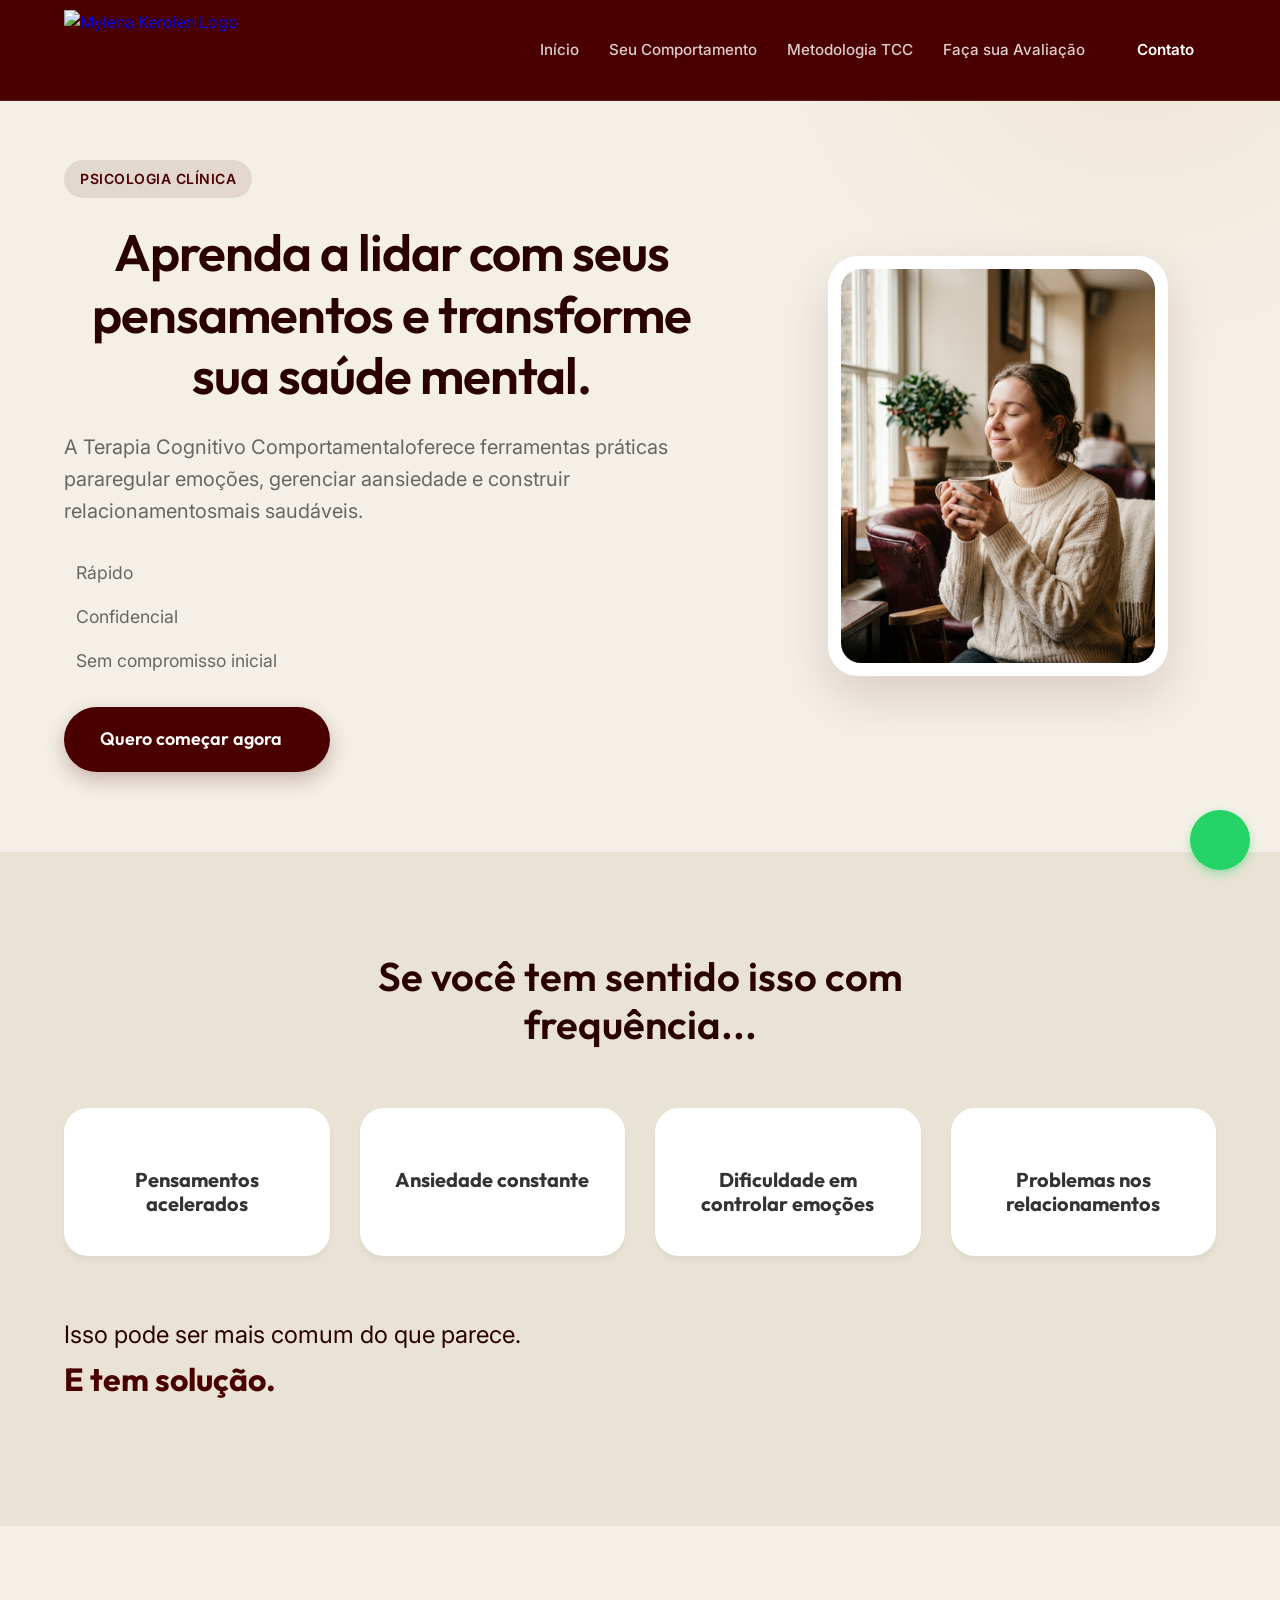
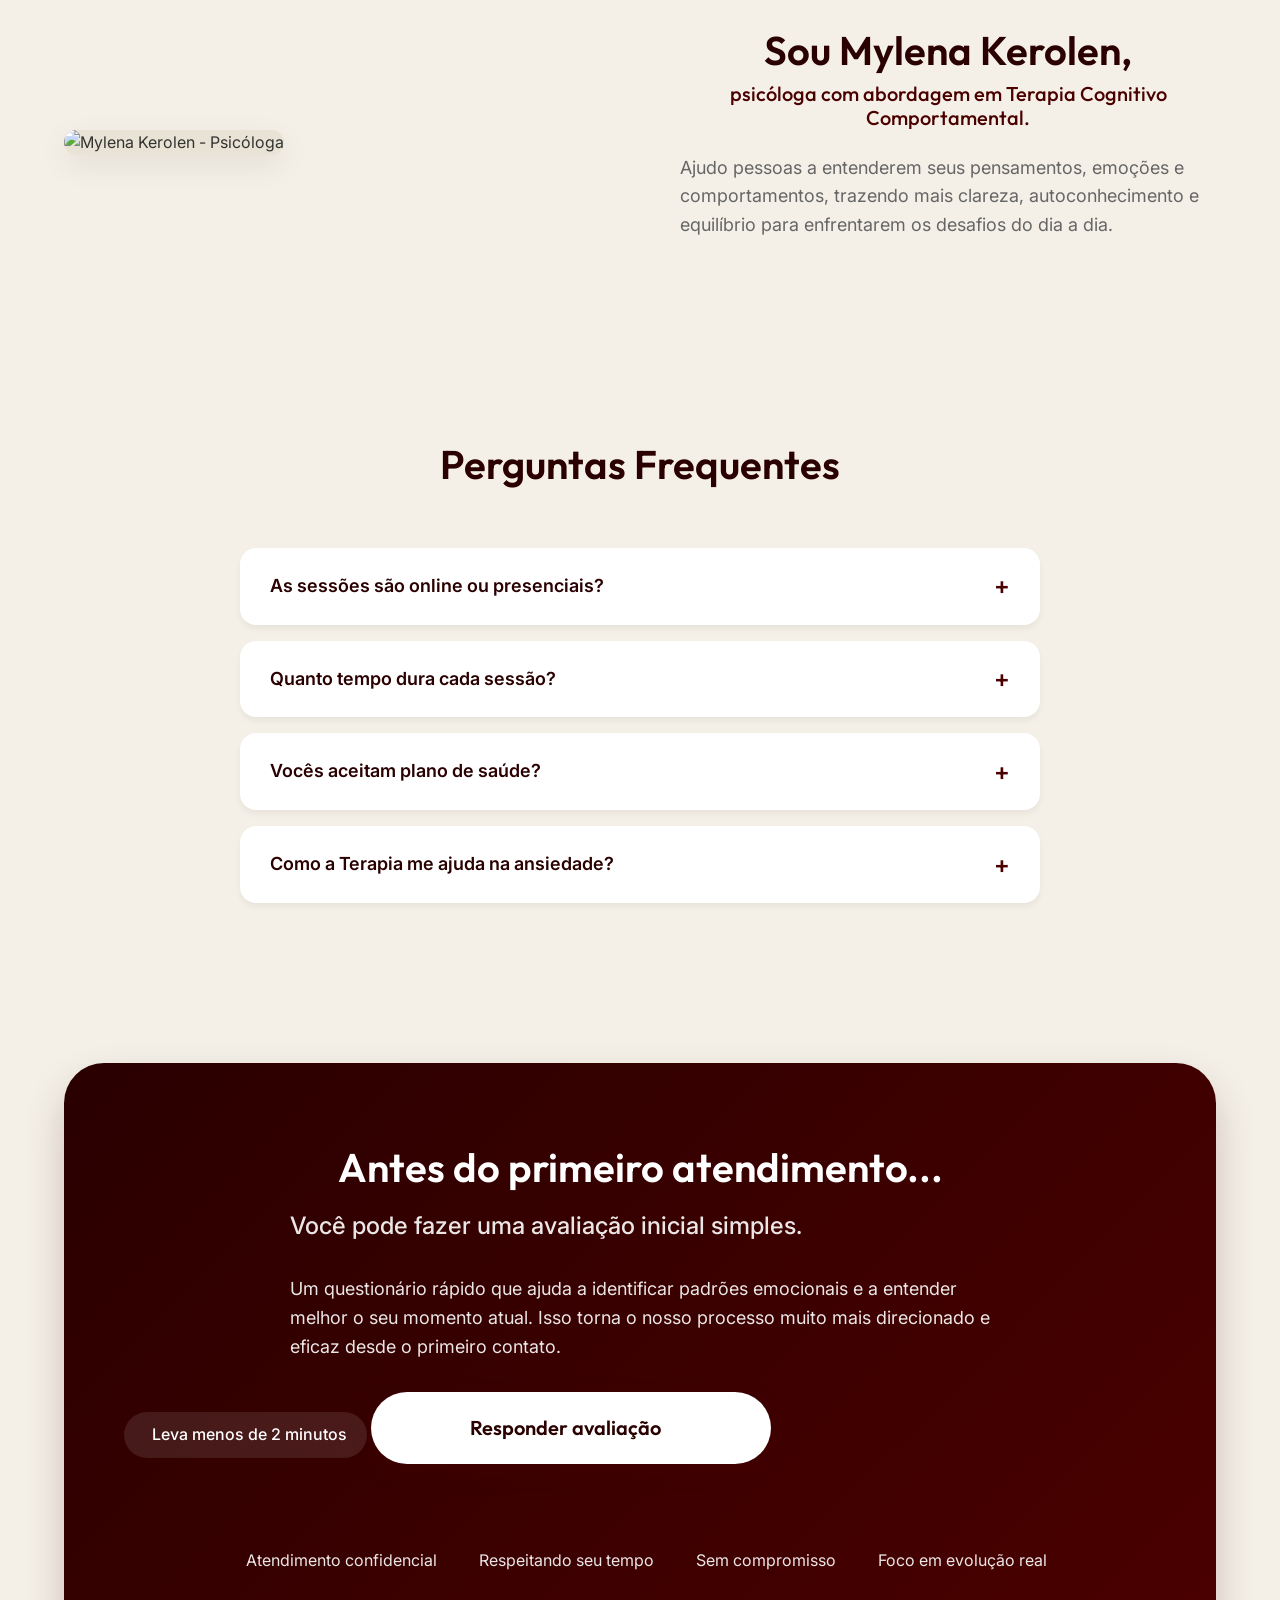
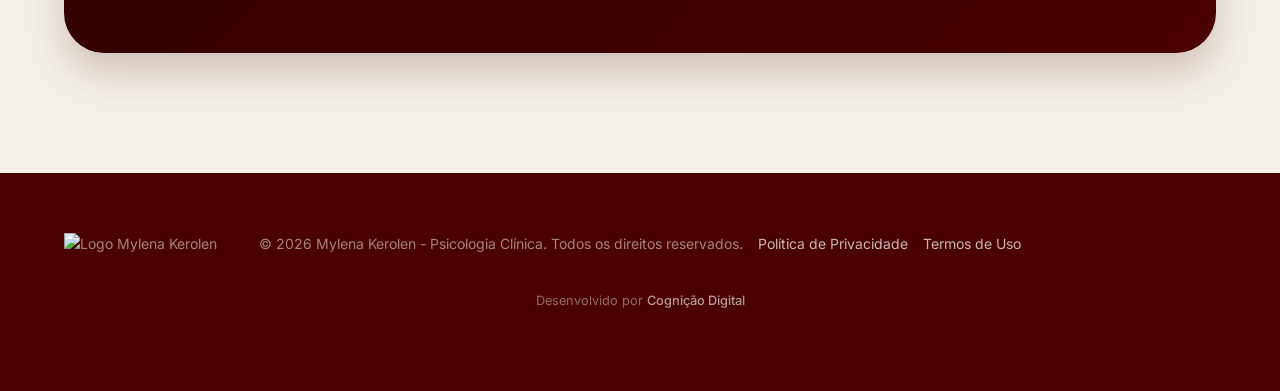
==== commit 213b952c: "Rodapé Otimizado: Duas linhas centralizadas (Copyright/Políticas e Desenvolvedor) e Marca à esquerda" ====
--- a/index.html
+++ b/index.html
@@ -167,17 +167,20 @@
     </section>
 
     <footer>
-        <div class="container footer-content">
-            <div class="footer-logo">
-                <img src="https://i.ibb.co/XxRccWwG/logomylenasf.webp" alt="Logo Mylena Kerolen" loading="lazy" decoding="async">
-            </div>
-            <p>&copy; 2026 Mylena Kerolen - Psicologia Clínica. Todos os direitos reservados.</p>
-            <div class="footer-links">
-                <a href="politica-privacidade.html">Política de Privacidade</a>
-                <a href="termos-uso.html">Termos de Uso</a>
-            </div>
-            <div class="developer-credit">
-                Desenvolvido por <a href="https://cognicaodigittal.com" target="_blank" rel="noopener noreferrer">Cognição Digital</a>
+        <div class="container">
+            <div class="footer-content">
+                <div class="footer-logo">
+                    <img src="https://i.ibb.co/XxRccWwG/logomylenasf.webp" alt="Logo Mylena Kerolen" loading="lazy" decoding="async">
+                </div>
+                
+                <div class="footer-links-group">
+                    <p>&copy; 2026 Mylena Kerolen - Psicologia Clínica. Todos os direitos reservados. 
+                       <a href="politica-privacidade.html" target="_blank">Política de Privacidade</a>
+                       <a href="termos-uso.html" target="_blank">Termos de Uso</a>
+                    </p>
+                </div>
+
+                <p class="developer-credit">Desenvolvido por <a href="https://cognicaodigittal.com" target="_blank" rel="noopener noreferrer">Cognição Digital</a></p>
             </div>
         </div>
     </footer>
--- a/styles.css
+++ b/styles.css
@@ -538,6 +538,22 @@
     text-align: center;
 }
 
+@media (min-width: 993px) {
+    .footer-content {
+        position: relative;
+        display: flex;
+        flex-direction: column;
+        align-items: center;
+    }
+    
+    .footer-logo {
+        position: absolute;
+        left: 0;
+        top: 0;
+        margin-bottom: 0;
+    }
+}
+
 .footer-logo {
     margin-bottom: 5px;
 }
@@ -553,25 +569,27 @@
     }
 }
 
-.footer-links {
-    display: flex;
-    gap: 20px;
+.footer-links-group p {
+    display: flex;
+    flex-wrap: wrap;
     justify-content: center;
-}
-
-.footer-links a {
+    gap: 15px;
+    margin-bottom: 5px;
+}
+
+.footer-links-group a {
     color: rgba(255,255,255,0.7);
     text-decoration: none;
     transition: var(--transition);
 }
 
-.footer-links a:hover {
+.footer-links-group a:hover {
     color: white;
     text-decoration: underline;
 }
 
 .developer-credit {
-    margin-top: 15px;
+    margin-top: 5px;
     font-size: 0.8rem;
     color: rgba(255,255,255,0.4);
 }
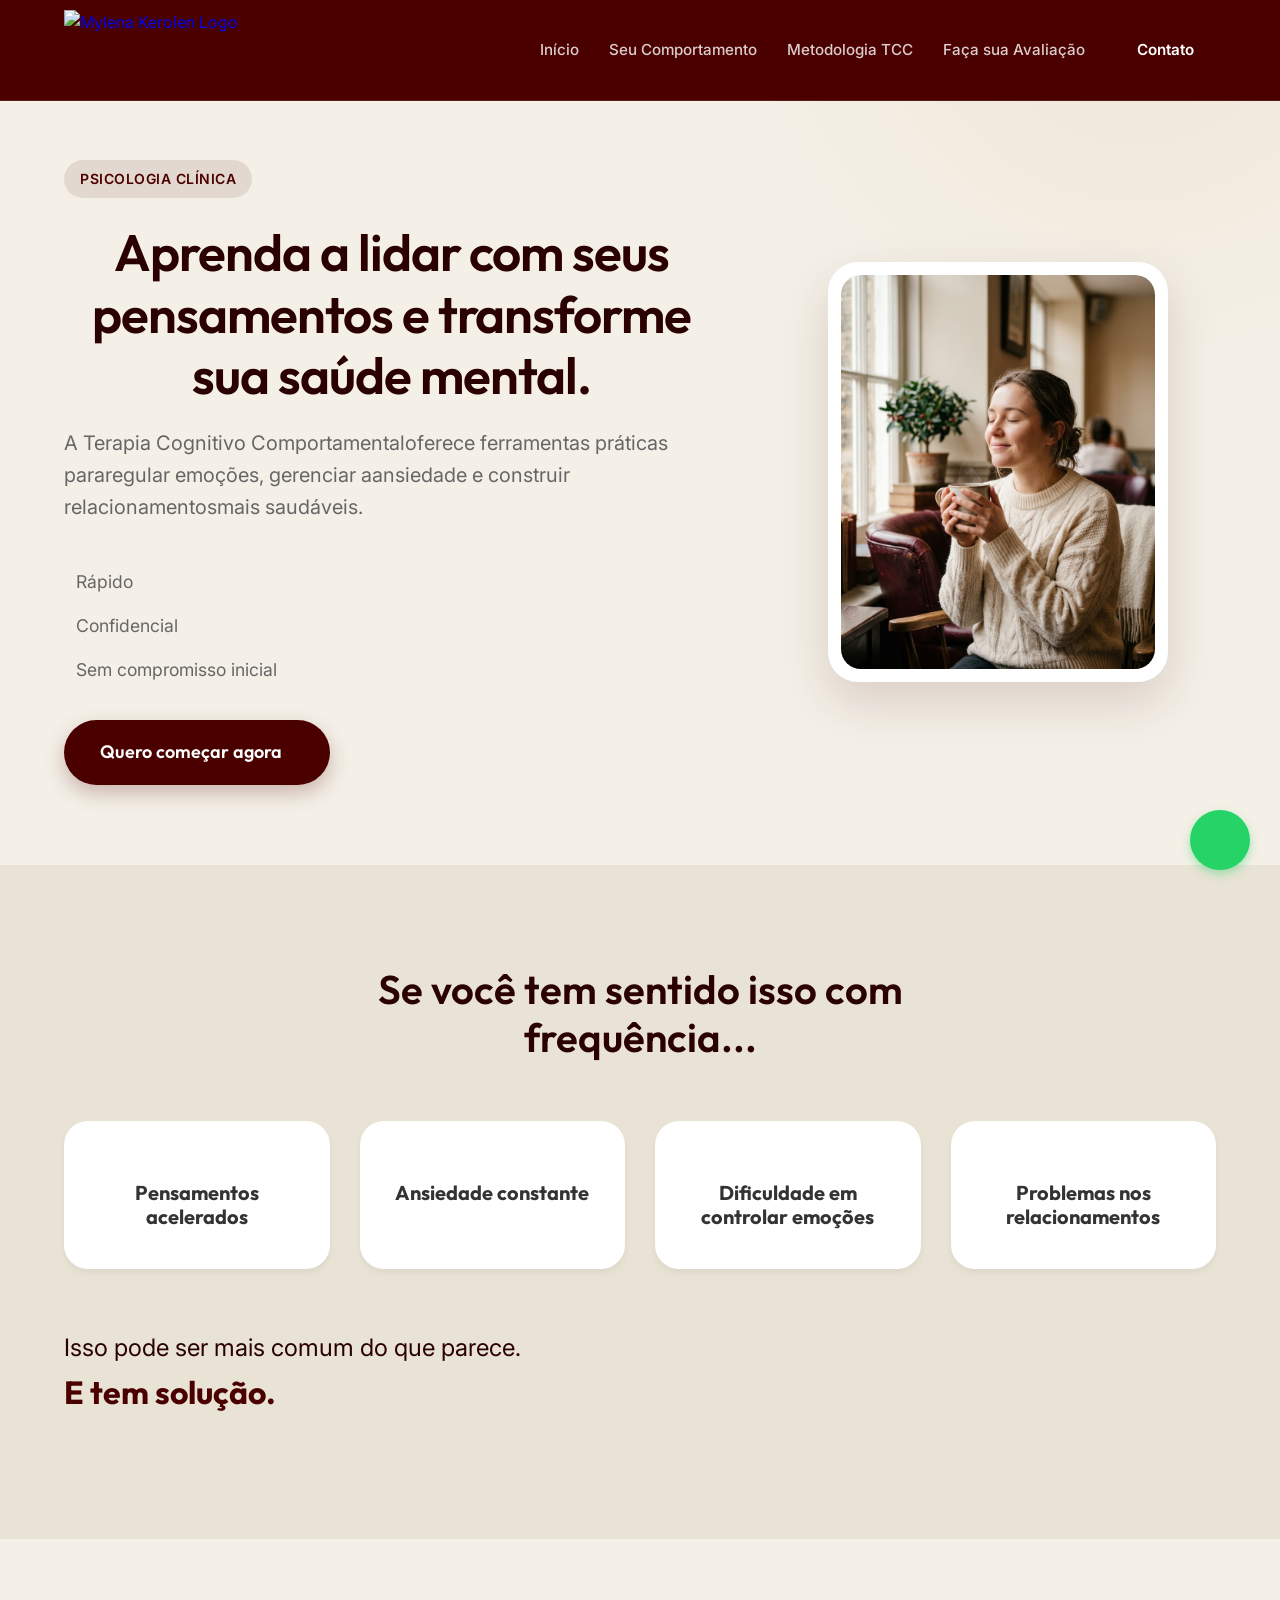
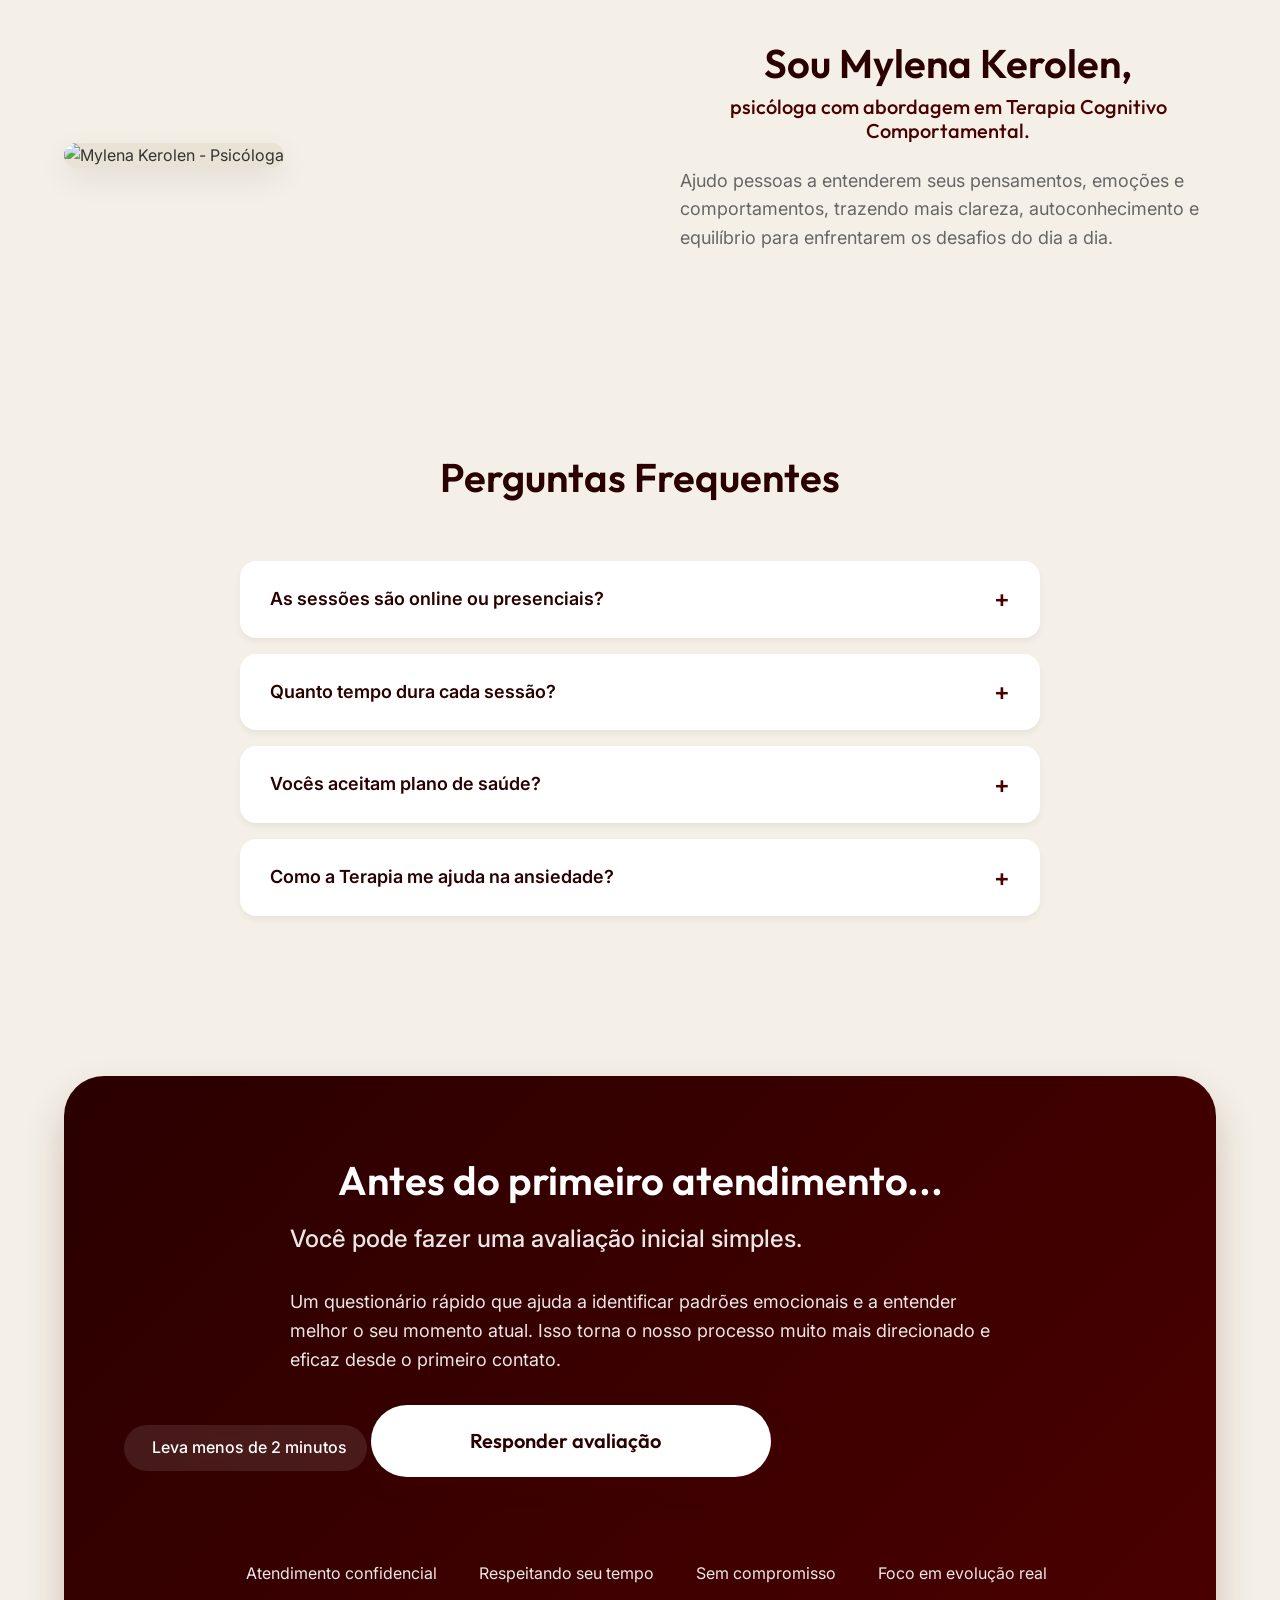
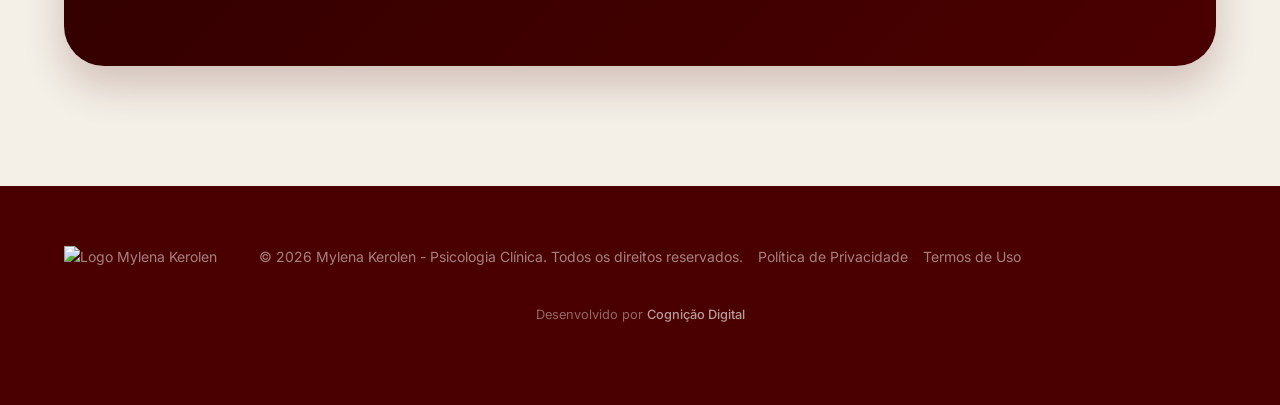
==== commit c0aaa4cc: "Mobile UX: Imagem do Hero reposicionada abaixo da headline no celular e tablet" ====
--- a/index.html
+++ b/index.html
@@ -38,28 +38,29 @@
         </nav>
     </header>
     <header class="hero">
-        <div class="container">
-            <div class="hero-content">
-                <span class="badge">Psicologia Clínica</span>
-                <h1 class="hero-title">Aprenda a lidar com seus pensamentos e<br class="mobile-br"> transforme sua saúde mental.</h1>
-                <p class="hero-subtitle">A Terapia Cognitivo Comportamental<br class="mobile-br">oferece ferramentas práticas para<br class="mobile-br">regular emoções, gerenciar a<br class="mobile-br">ansiedade e construir relacionamentos<br class="mobile-br">mais saudáveis.</p>
-                
-                <ul class="benefits-list hero-benefits">
-                    <li><i class="ph ph-check-circle"></i> Rápido</li>
-                    <li><i class="ph ph-shield-check"></i> Confidencial</li>
-                    <li><i class="ph ph-handshake"></i> Sem compromisso inicial</li>
-                </ul>
-
+        <div class="container hero-grid-layout">
+            <span class="badge hero-badge">Psicologia Clínica</span>
+            <h1 class="hero-title">Aprenda a lidar com seus pensamentos e<br class="mobile-br"> transforme sua saúde mental.</h1>
+            
+            <div class="hero-image-wrapper">
+                <div class="glass-card">
+                    <img src="assets/hero_human.png" alt="Mulher calma respirando fundo, simbolizando alívio da ansiedade" class="hero-abstract-art">
+                </div>
+            </div>
+
+            <p class="hero-subtitle">A Terapia Cognitivo Comportamental<br class="mobile-br">oferece ferramentas práticas para<br class="mobile-br">regular emoções, gerenciar a<br class="mobile-br">ansiedade e construir relacionamentos<br class="mobile-br">mais saudáveis.</p>
+            
+            <ul class="benefits-list hero-benefits">
+                <li><i class="ph ph-check-circle"></i> Rápido</li>
+                <li><i class="ph ph-shield-check"></i> Confidencial</li>
+                <li><i class="ph ph-handshake"></i> Sem compromisso inicial</li>
+            </ul>
+
+            <div class="hero-btns-wrapper">
                 <a href="#avaliacao" class="cta-button primary-btn">
                     Quero começar agora
                     <i class="ph ph-arrow-right"></i>
                 </a>
-            </div>
-            
-            <div class="hero-image-wrapper">
-                <div class="glass-card">
-                    <img src="assets/hero_human.png" alt="Mulher calma respirando fundo, simbolizando alívio da ansiedade" class="hero-abstract-art">
-                </div>
             </div>
         </div>
     </header>
--- a/styles.css
+++ b/styles.css
@@ -292,12 +292,25 @@
     z-index: -1;
 }
 
-.hero > .container {
+.hero-grid-layout {
     display: grid;
-    grid-template-columns: 1.2fr 0.8fr; /* Dá mais espaço para o texto (60%) e menos para a imagem (40%) */
-    gap: 60px;
-    align-items: center;
-}
+    grid-template-columns: 1.2fr 0.8fr;
+    grid-template-areas: 
+        "badge image"
+        "title image"
+        "subtit image"
+        "benef image"
+        "cta image";
+    gap: 0 60px;
+    align-items: center;
+}
+
+.hero-badge { grid-area: badge; width: fit-content; }
+.hero-title { grid-area: title; margin-bottom: 20px; text-align: left; }
+.hero-subtitle { grid-area: subtit; margin-bottom: 25px; text-align: left; max-width: 100%; }
+.hero-benefits { grid-area: benef; margin: 20px 0 !important; }
+.hero-btns-wrapper { grid-area: cta; text-align: left; }
+.hero-image-wrapper { grid-area: image; }
 
 .hero-subtitle {
     font-size: 1.25rem;
@@ -559,13 +572,13 @@
 }
 
 .footer-logo img {
-    height: 90px;
+    height: 130px;
     width: auto;
 }
 
 @media (max-width: 992px) {
     .footer-logo img {
-        height: 100px;
+        height: 140px;
     }
 }
 
@@ -578,14 +591,15 @@
 }
 
 .footer-links-group a {
-    color: rgba(255,255,255,0.7);
+    color: inherit;
     text-decoration: none;
     transition: var(--transition);
+    border-bottom: 1px solid transparent;
 }
 
 .footer-links-group a:hover {
     color: white;
-    text-decoration: underline;
+    border-bottom: 1px solid white;
 }
 
 .developer-credit {
@@ -1110,33 +1124,50 @@
 /* Responsive Styles Update */
 @media (max-width: 992px) {
     h1 { font-size: 2.8rem; }
-    .hero > .container, .about-container {
+    .hero { padding: 150px 0 60px; min-height: auto; }
+    .mobile-br { display: block; }
+    
+    .about-container {
         grid-template-columns: 1fr;
-        text-align: center; /* Heading centering is global, but buttons/etc benefit from this */
+        text-align: center;
         gap: 40px;
     }
-    
-    .hero { padding: 150px 0 60px; min-height: auto; }
-    
-    .hero-subtitle {
-        font-size: 1.1rem;
-        text-align: left !important;
-        line-height: 1.5;
-        margin-bottom: 25px;
-    }
-    
-    .mobile-br {
-        display: block;
-    }
-    
+    .hero-grid-layout {
+        grid-template-columns: 1fr;
+        grid-template-areas: 
+            "badge"
+            "title"
+            "image"
+            "subtit"
+            "benef"
+            "cta";
+        gap: 15px;
+        text-align: center;
+    }
+
+    .hero-badge { justify-self: center; margin-bottom: 10px; }
+    .hero-title { text-align: center; font-size: 2.2rem; }
+    .hero-subtitle { text-align: left !important; margin: 15px 0; }
+    .hero-image-wrapper { height: auto; margin: 20px 0; }
+    .glass-card { width: 280px; height: 350px; margin: 0 auto; }
+    .hero-btns-wrapper { justify-self: center; width: 100%; }
+
     .hero-benefits {
         text-align: left;
         width: 100%;
         max-width: 90%;
-        margin-right: auto;
+        margin: 20px auto !important;
     }
     
     .about-image { margin: 0 auto; max-width: 400px; }
+
+    .floating-whatsapp {
+        bottom: 10px;
+        right: 15px;
+        width: 50px;
+        height: 50px;
+        font-size: 1.8rem;
+    }
 }
 
 @media (max-width: 768px) {
@@ -1366,33 +1397,51 @@
     border-color: var(--primary-color);
 }
 
-.linktree-footer {
-    margin-top: auto;
-    text-align: center;
+.linktree-container footer {
+    margin-top: 40px;
+    padding: 40px 0;
+    background-color: var(--primary-color); /* Restaurada a cor Bordô original */
     width: 100%;
 }
 
-.linktree-footer .social-icons {
-    display: flex;
-    justify-content: center;
+.linktree-container .footer-content {
+    display: flex;
+    flex-direction: column;
+    align-items: center;
     gap: 20px;
-    margin-bottom: 20px;
-}
-
-.linktree-footer .social-icons a {
-    color: var(--primary-color);
-    font-size: 1.8rem;
-    transition: var(--transition);
-}
-
-.linktree-footer .social-icons a:hover {
-    color: var(--primary-dark);
-    transform: scale(1.1);
-}
-
-.linktree-footer .developer-credit {
-    margin-top: 0;
-    color: var(--text-muted);
+}
+
+/* Forçar centralização total na página de links (Desktop, Tablet e Mobile) */
+.links-page footer .footer-content {
+    display: flex !important;
+    flex-direction: column !important;
+    align-items: center !important;
+    text-align: center !important;
+    position: static !important;
+    padding: 40px 0 !important;
+    gap: 20px !important;
+}
+
+.links-page footer .footer-logo {
+    position: static !important;
+    margin: 0 auto 10px !important;
+    transform: none !important;
+    left: auto !important;
+    top: auto !important;
+}
+
+.links-page footer .footer-logo img {
+    height: 120px !important;
+    width: auto !important;
+    margin: 0 auto !important;
+}
+
+@media (max-width: 992px) {
+    /* Ajustes específicos para mobile se necessário, mas a regra acima já cobre */
+    .links-page footer .footer-legal-links {
+        flex-direction: column !important;
+        gap: 10px !important;
+    }
 }
 .linktree-footer .developer-credit a {
     color: var(--text-main);
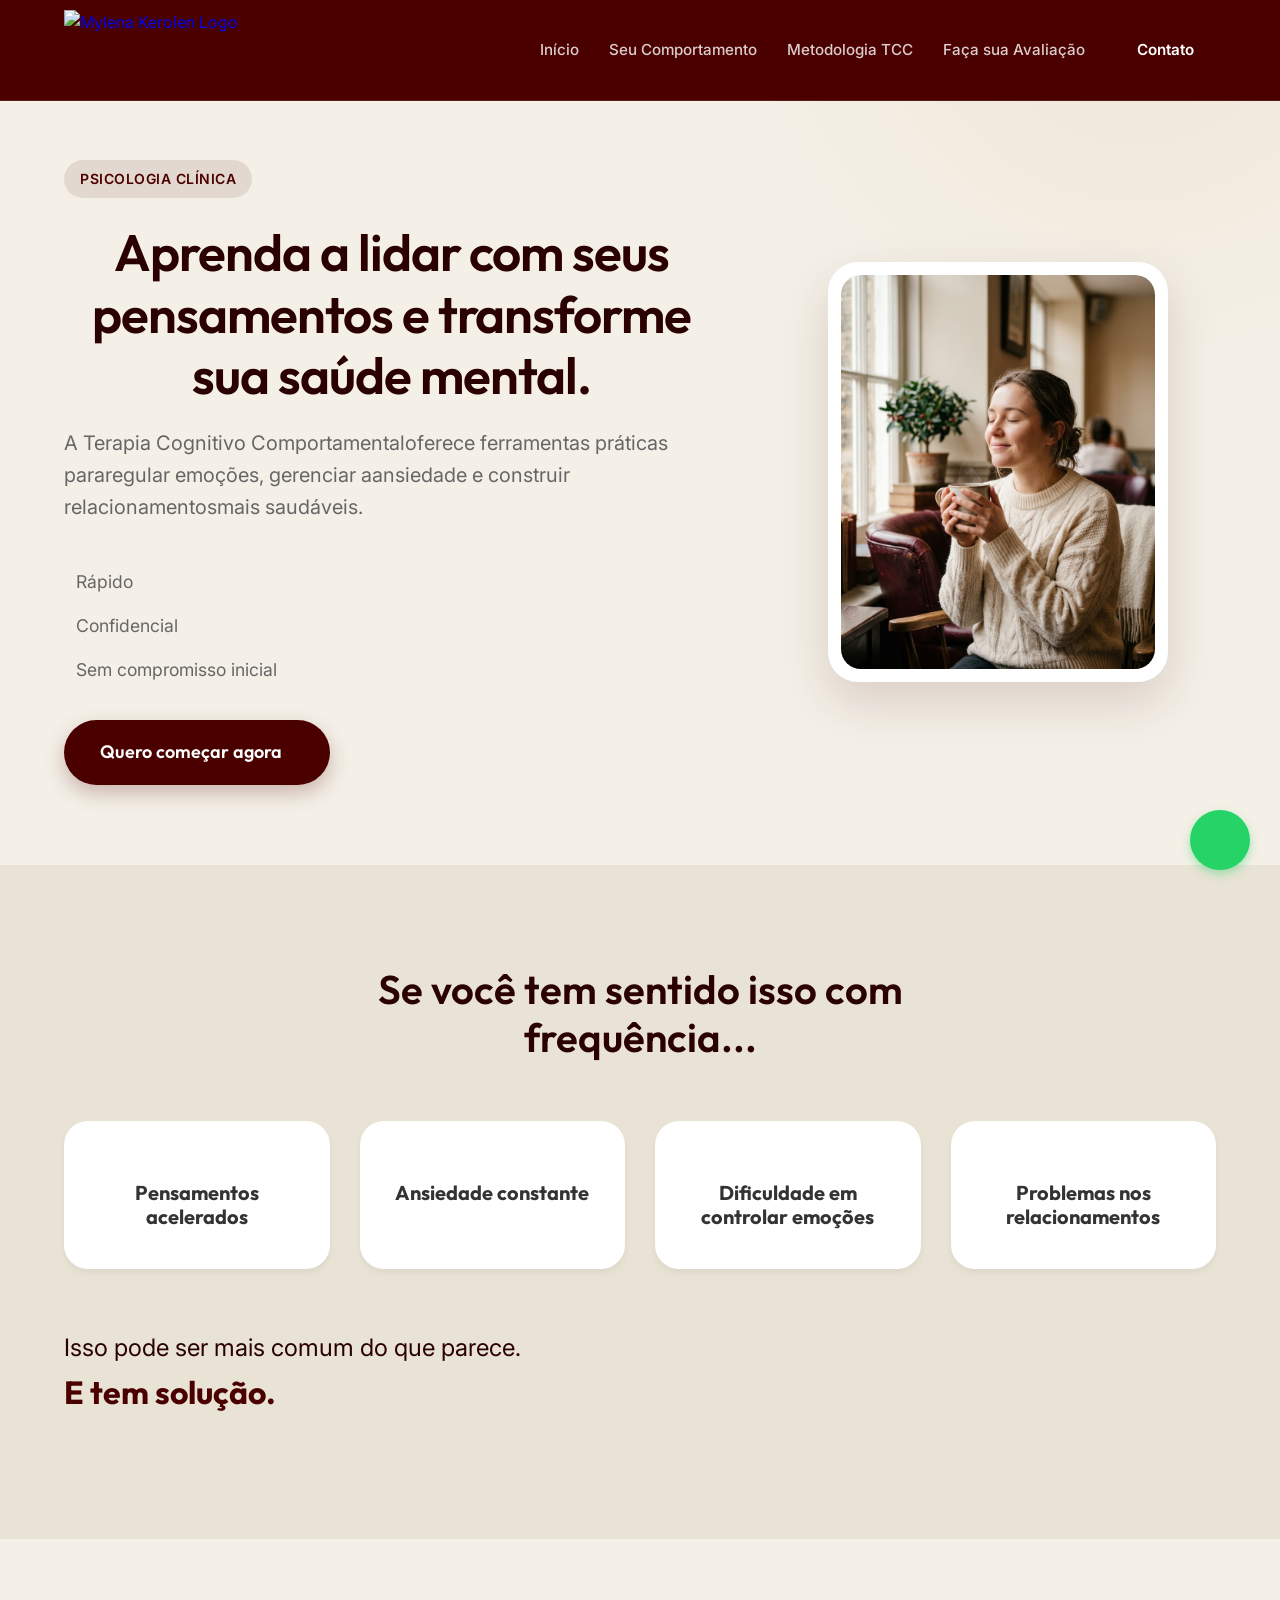
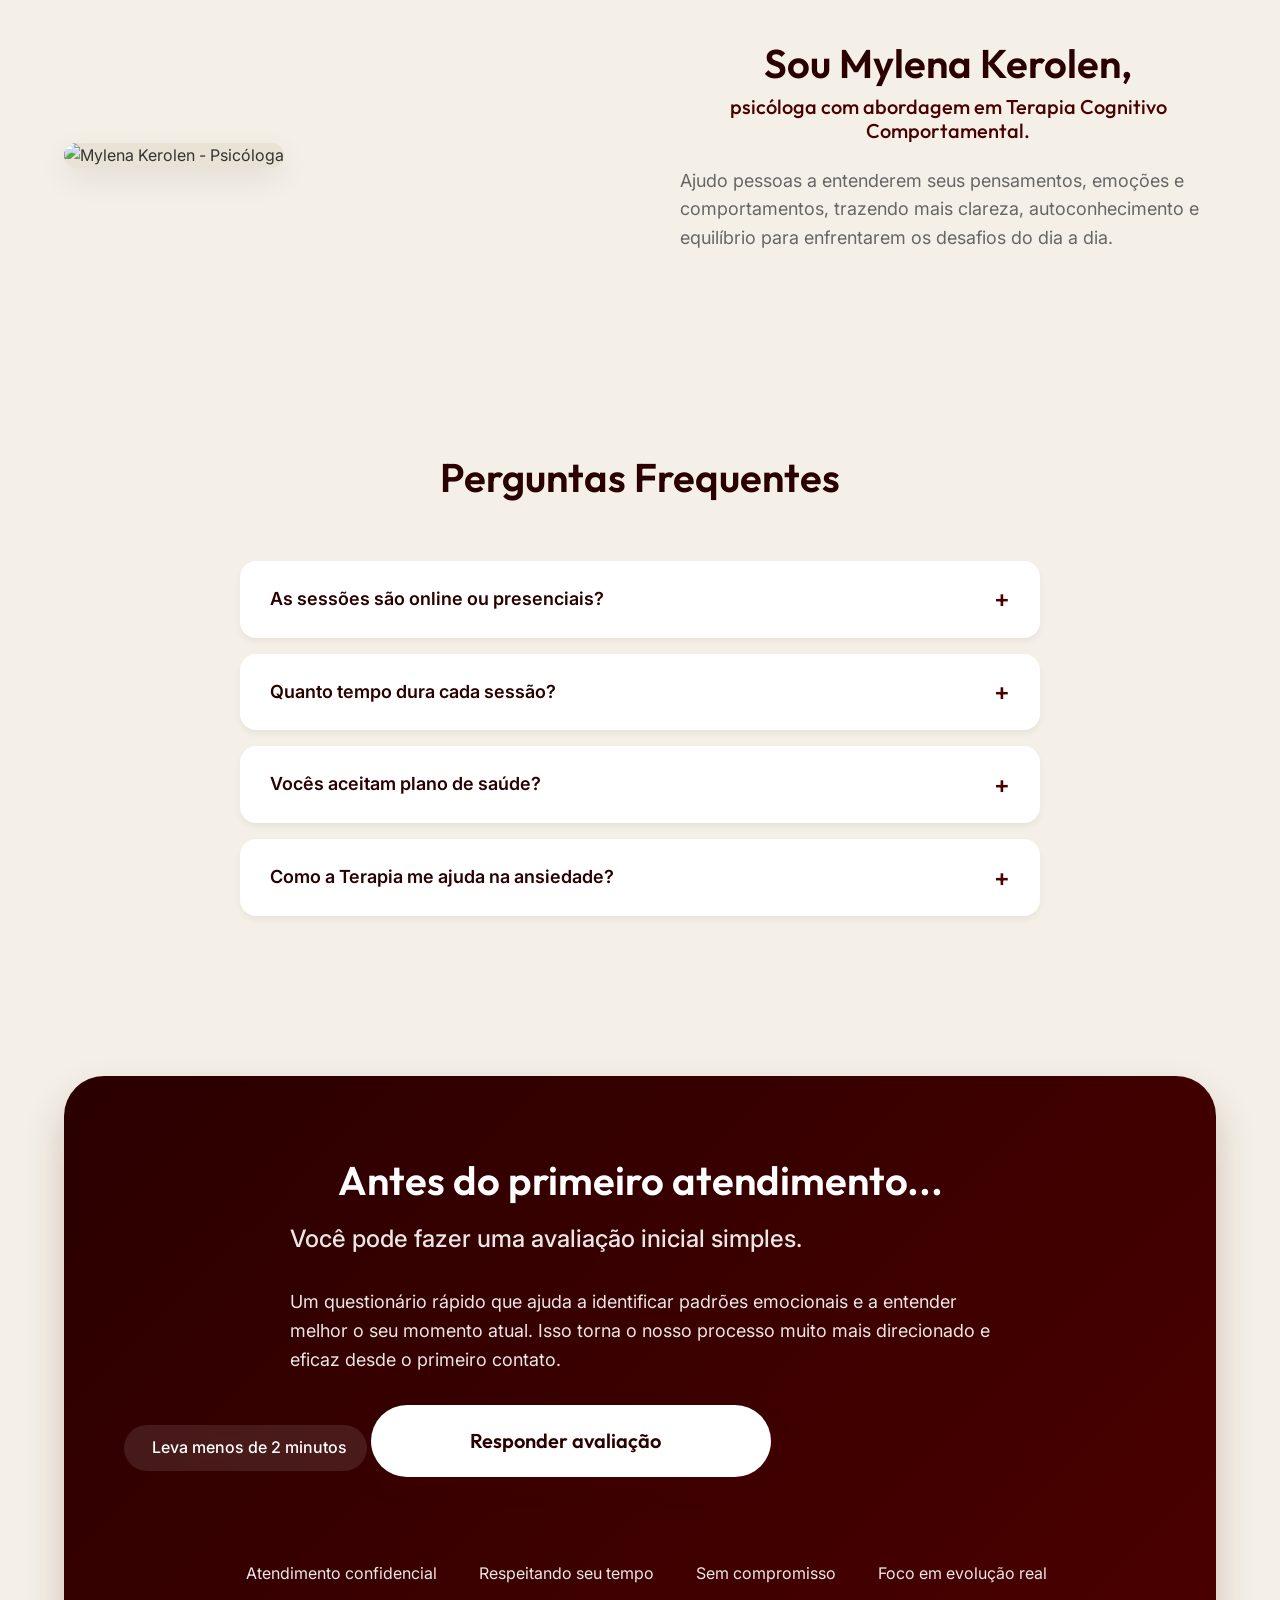
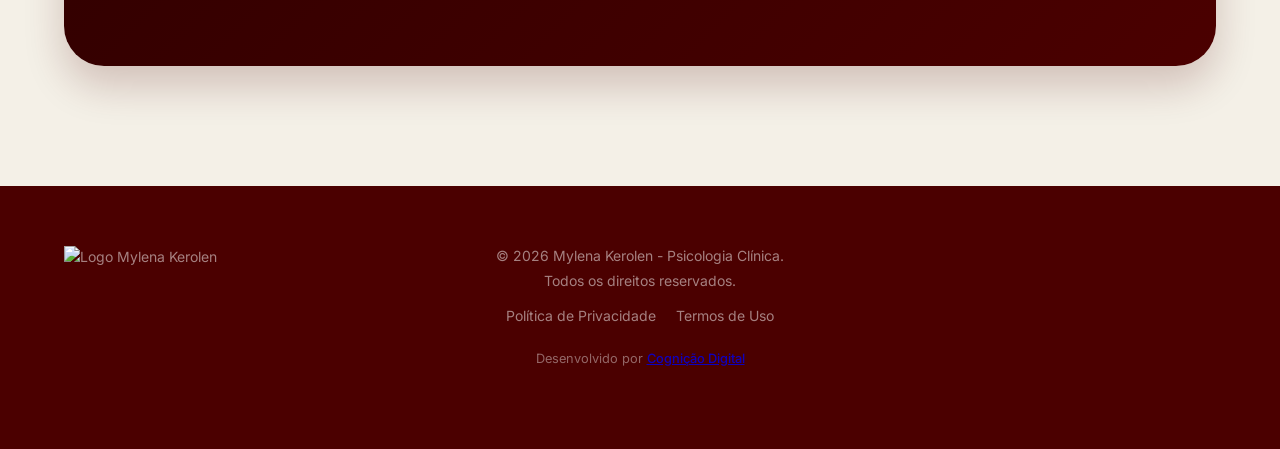
==== commit 20acd76c: "Correção Final e Definitiva: Rodapé com hierarquia rigorosa de 4 linhas centralizadas em todo o site" ====
--- a/index.html
+++ b/index.html
@@ -174,14 +174,17 @@
                     <img src="https://i.ibb.co/XxRccWwG/logomylenasf.webp" alt="Logo Mylena Kerolen" loading="lazy" decoding="async">
                 </div>
                 
-                <div class="footer-links-group">
-                    <p>&copy; 2026 Mylena Kerolen - Psicologia Clínica. Todos os direitos reservados. 
-                       <a href="politica-privacidade.html" target="_blank">Política de Privacidade</a>
-                       <a href="termos-uso.html" target="_blank">Termos de Uso</a>
-                    </p>
-                </div>
-
-                <p class="developer-credit">Desenvolvido por <a href="https://cognicaodigittal.com" target="_blank" rel="noopener noreferrer">Cognição Digital</a></p>
+                <div class="footer-legal-container">
+                    <p class="footer-copy-main">&copy; 2026 Mylena Kerolen - Psicologia Clínica.</p>
+                    <p class="footer-copy-sub">Todos os direitos reservados.</p>
+                    
+                    <div class="footer-legal-links">
+                        <a href="politica-privacidade.html" target="_blank">Política de Privacidade</a>
+                        <a href="termos-uso.html" target="_blank">Termos de Uso</a>
+                    </div>
+
+                    <p class="developer-credit">Desenvolvido por <a href="https://cognicaodigittal.com" target="_blank" rel="noopener noreferrer">Cognição Digital</a></p>
+                </div>
             </div>
         </div>
     </footer>
--- a/styles.css
+++ b/styles.css
@@ -582,35 +582,45 @@
     }
 }
 
-.footer-links-group p {
-    display: flex;
-    flex-wrap: wrap;
+.footer-legal-container {
+    display: flex;
+    flex-direction: column;
+    align-items: center;
+    gap: 5px;
+    text-align: center;
+}
+
+.footer-copy-main, .footer-copy-sub {
+    margin: 0;
+    line-height: 1.4;
+}
+
+.footer-legal-links {
+    display: flex;
+    gap: 20px;
     justify-content: center;
-    gap: 15px;
-    margin-bottom: 5px;
-}
-
-.footer-links-group a {
+    margin-top: 10px;
+}
+
+.footer-legal-links a {
     color: inherit;
     text-decoration: none;
     transition: var(--transition);
     border-bottom: 1px solid transparent;
 }
 
-.footer-links-group a:hover {
+.footer-legal-links a:hover {
     color: white;
     border-bottom: 1px solid white;
 }
 
 .developer-credit {
-    margin-top: 5px;
+    margin-top: 15px;
     font-size: 0.8rem;
-    color: rgba(255,255,255,0.4);
+    opacity: 0.8;
 }
 
 .developer-credit a {
-    color: rgba(255,255,255,0.6);
-    text-decoration: none;
     font-weight: 500;
     transition: var(--transition);
 }
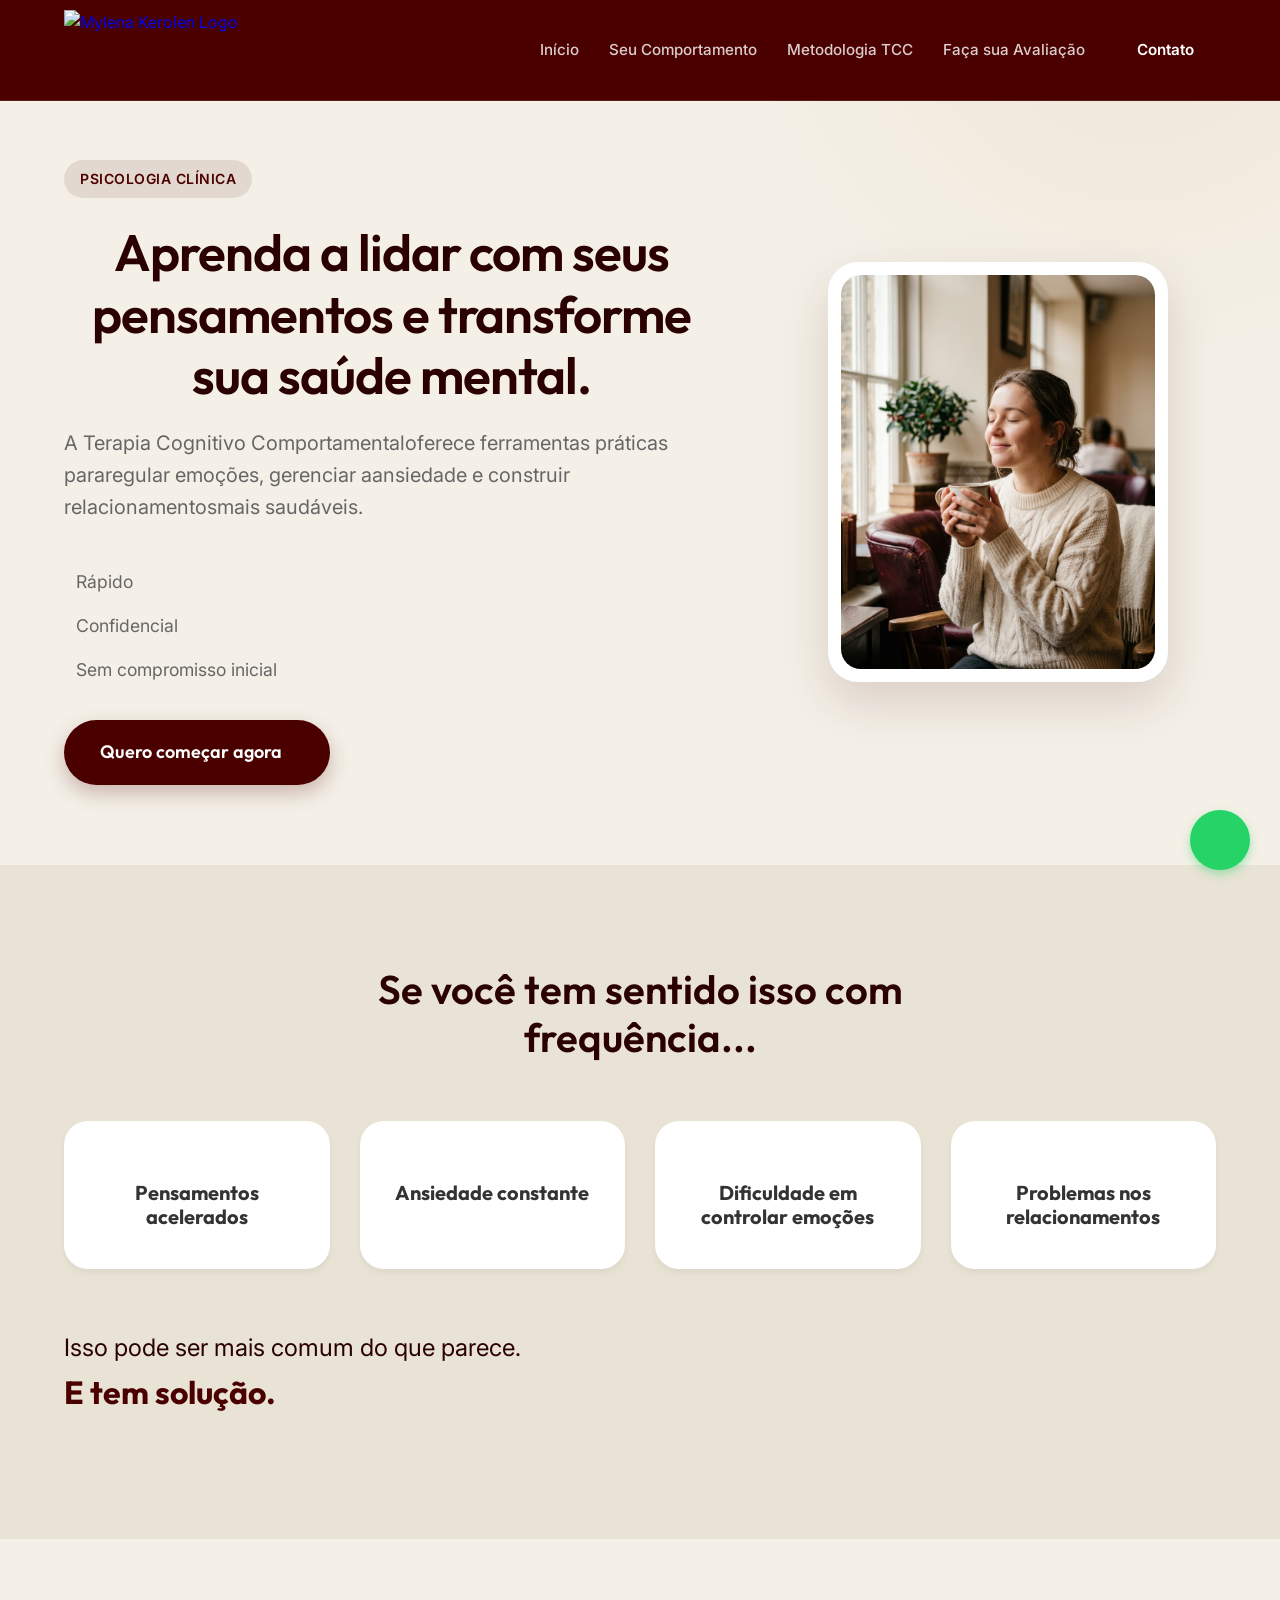
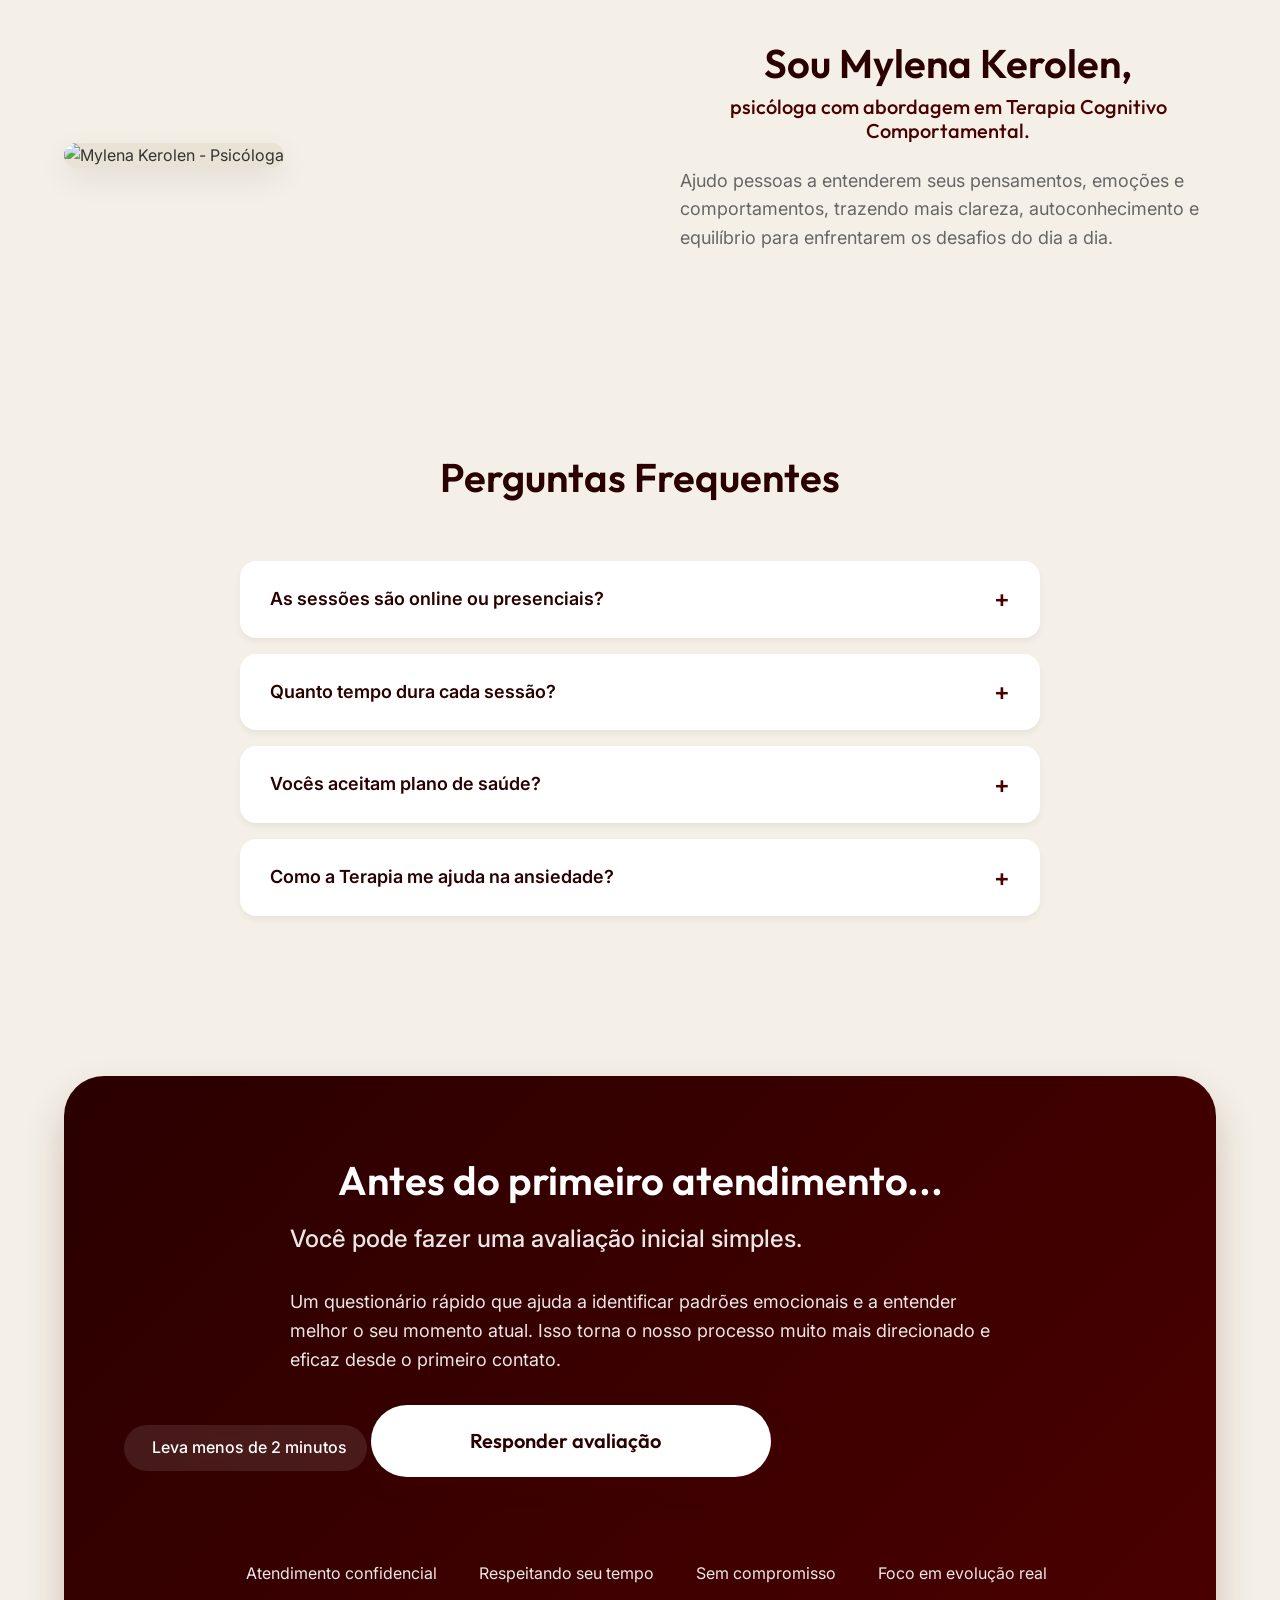
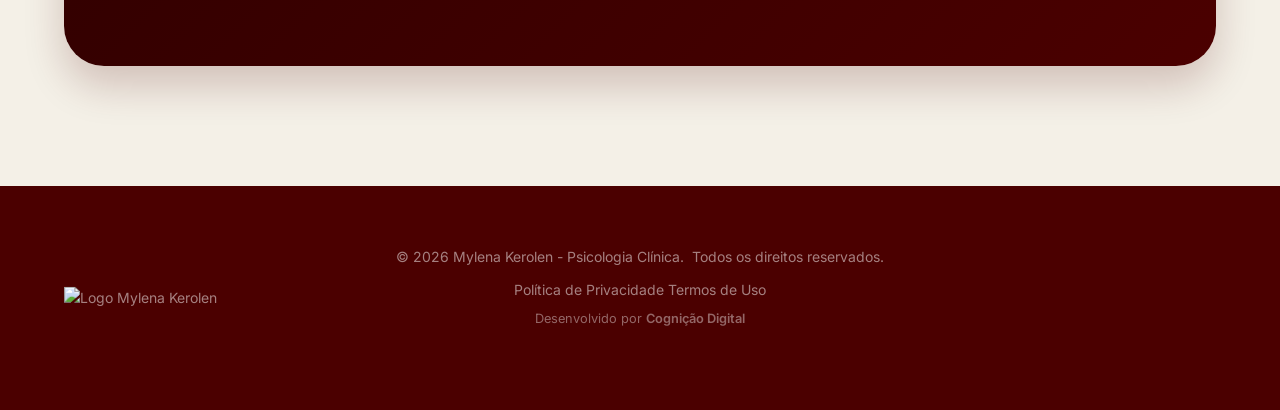
==== commit 603e1a3e: "Desktop UI: Copyright e Direitos agrupados na Linha 1 do rodapé" ====
--- a/index.html
+++ b/index.html
@@ -175,8 +175,10 @@
                 </div>
                 
                 <div class="footer-legal-container">
-                    <p class="footer-copy-main">&copy; 2026 Mylena Kerolen - Psicologia Clínica.</p>
-                    <p class="footer-copy-sub">Todos os direitos reservados.</p>
+                    <div class="footer-copyright-row">
+                        <p class="footer-copy-main">&copy; 2026 Mylena Kerolen - Psicologia Clínica.</p>
+                        <p class="footer-copy-sub">Todos os direitos reservados.</p>
+                    </div>
                     
                     <div class="footer-legal-links">
                         <a href="politica-privacidade.html" target="_blank">Política de Privacidade</a>
--- a/styles.css
+++ b/styles.css
@@ -586,20 +586,82 @@
     display: flex;
     flex-direction: column;
     align-items: center;
-    gap: 5px;
     text-align: center;
-}
-
-.footer-copy-main, .footer-copy-sub {
-    margin: 0;
-    line-height: 1.4;
-}
-
-.footer-legal-links {
-    display: flex;
-    gap: 20px;
-    justify-content: center;
-    margin-top: 10px;
+    width: 100%;
+}
+
+/* DESKTOP (> 992px) */
+@media (min-width: 993px) {
+    .footer-content {
+        position: relative;
+        min-height: 80px;
+        display: flex;
+        flex-direction: column;
+        justify-content: center;
+    }
+
+    .footer-logo {
+        position: absolute !important;
+        left: 0 !important;
+        top: 50% !important;
+        transform: translateY(-50%) !important;
+        margin: 0 !important;
+    }
+
+    /* Linha 1: Grupo de Copyright */
+    .footer-copyright-row {
+        display: flex;
+        flex-wrap: wrap;
+        justify-content: center;
+        gap: 8px;
+        width: 100%;
+    }
+
+    .footer-copy-main, .footer-copy-sub {
+        margin: 0 !important;
+        white-space: nowrap;
+    }
+
+    /* Linha 2: Links Legais */
+    .footer-legal-links {
+        display: block !important;
+        margin-top: 10px !important;
+    }
+
+    /* Linha 3: Créditos */
+    .developer-credit {
+        display: block !important;
+        margin-top: 8px !important;
+    }
+}
+
+/* MOBILE/TABLET (<= 992px) */
+@media (max-width: 992px) {
+    .footer-legal-container {
+        gap: 8px;
+    }
+
+    .footer-copyright-row {
+        flex-direction: column !important;
+        gap: 5px;
+    }
+
+    .footer-copy-main, .footer-copy-sub {
+        display: block !important;
+        width: 100% !important;
+        text-align: center !important;
+        white-space: normal !important; /* Permite quebrar se a tela for muito pequena */
+    }
+
+    .footer-legal-links {
+        flex-direction: column;
+        gap: 12px;
+        margin-top: 15px;
+    }
+
+    .developer-credit {
+        margin-top: 20px;
+    }
 }
 
 .footer-legal-links a {
@@ -615,13 +677,14 @@
 }
 
 .developer-credit {
-    margin-top: 15px;
     font-size: 0.8rem;
     opacity: 0.8;
 }
 
 .developer-credit a {
-    font-weight: 500;
+    color: inherit;
+    font-weight: 600;
+    text-decoration: none;
     transition: var(--transition);
 }
 
@@ -990,7 +1053,7 @@
 }
 
 .advertorial-header {
-    padding: 60px 0 40px;
+    padding: 60px 20px 40px; /* Adicionado 20px nas laterais para evitar que o texto encoste nas bordas */
     text-align: center;
 }
 
@@ -1103,6 +1166,26 @@
     margin: 60px 0;
 }
 
+@media (max-width: 768px) {
+    .advertorial-cta {
+        padding: 40px 20px !important;
+        margin: 40px 0 !important;
+    }
+
+    .cta-button {
+        width: 100%;
+        padding: 16px 15px !important;
+        font-size: 0.95rem !important;
+        border-radius: var(--radius-md) !important; /* Menos arredondado, mais "justo" */
+        white-space: nowrap;
+    }
+    
+    .cta-btns-group {
+        flex-direction: column;
+        gap: 12px;
+    }
+}
+
 .advertorial-cta h3 {
     font-size: 1.8rem;
     margin-bottom: 12px;
@@ -1410,52 +1493,41 @@
 .linktree-container footer {
     margin-top: 40px;
     padding: 40px 0;
-    background-color: var(--primary-color); /* Restaurada a cor Bordô original */
+    background-color: var(--primary-color);
     width: 100%;
 }
 
+.linktree-container footer .container {
+    padding: 0 10px !important; /* Mais espaço para o texto no celular */
+    max-width: 100%;
+}
+
 .linktree-container .footer-content {
     display: flex;
     flex-direction: column;
     align-items: center;
-    gap: 20px;
-}
-
-/* Forçar centralização total na página de links (Desktop, Tablet e Mobile) */
-.links-page footer .footer-content {
-    display: flex !important;
-    flex-direction: column !important;
-    align-items: center !important;
-    text-align: center !important;
-    position: static !important;
-    padding: 40px 0 !important;
-    gap: 20px !important;
-}
-
-.links-page footer .footer-logo {
-    position: static !important;
-    margin: 0 auto 10px !important;
-    transform: none !important;
-    left: auto !important;
-    top: auto !important;
-}
-
-.links-page footer .footer-logo img {
-    height: 120px !important;
-    width: auto !important;
-    margin: 0 auto !important;
-}
-
+    gap: 15px;
+}
+
+@media (max-width: 480px) {
+    .links-page .footer-legal-container p {
+        font-size: 0.8rem; /* Pequeno ajuste para garantir linha única em telas mini */
+        white-space: nowrap; /* Garante a linha única conforme solicitado */
+    }
+}
+
+/* Removidas regras específicas para unificar com o padrão global do site */
+/* Fim da unificação do rodapé */
+
+/* Ajustes de Margem para Metodologia (Mobile/Tablet) */
 @media (max-width: 992px) {
-    /* Ajustes específicos para mobile se necessário, mas a regra acima já cobre */
-    .links-page footer .footer-legal-links {
-        flex-direction: column !important;
-        gap: 10px !important;
-    }
-}
-.linktree-footer .developer-credit a {
-    color: var(--text-main);
-}
-.linktree-footer .developer-credit a:hover {
-    color: var(--primary-color);
-}
+    .advertorial-header.container, 
+    .advertorial-body.container {
+        padding-left: 30px !important;
+        padding-right: 30px !important;
+    }
+    
+    .advertorial-header h1 {
+        font-size: 2.2rem !important; /* Ajuste sutil para não ficar gigante no celular */
+    }
+}
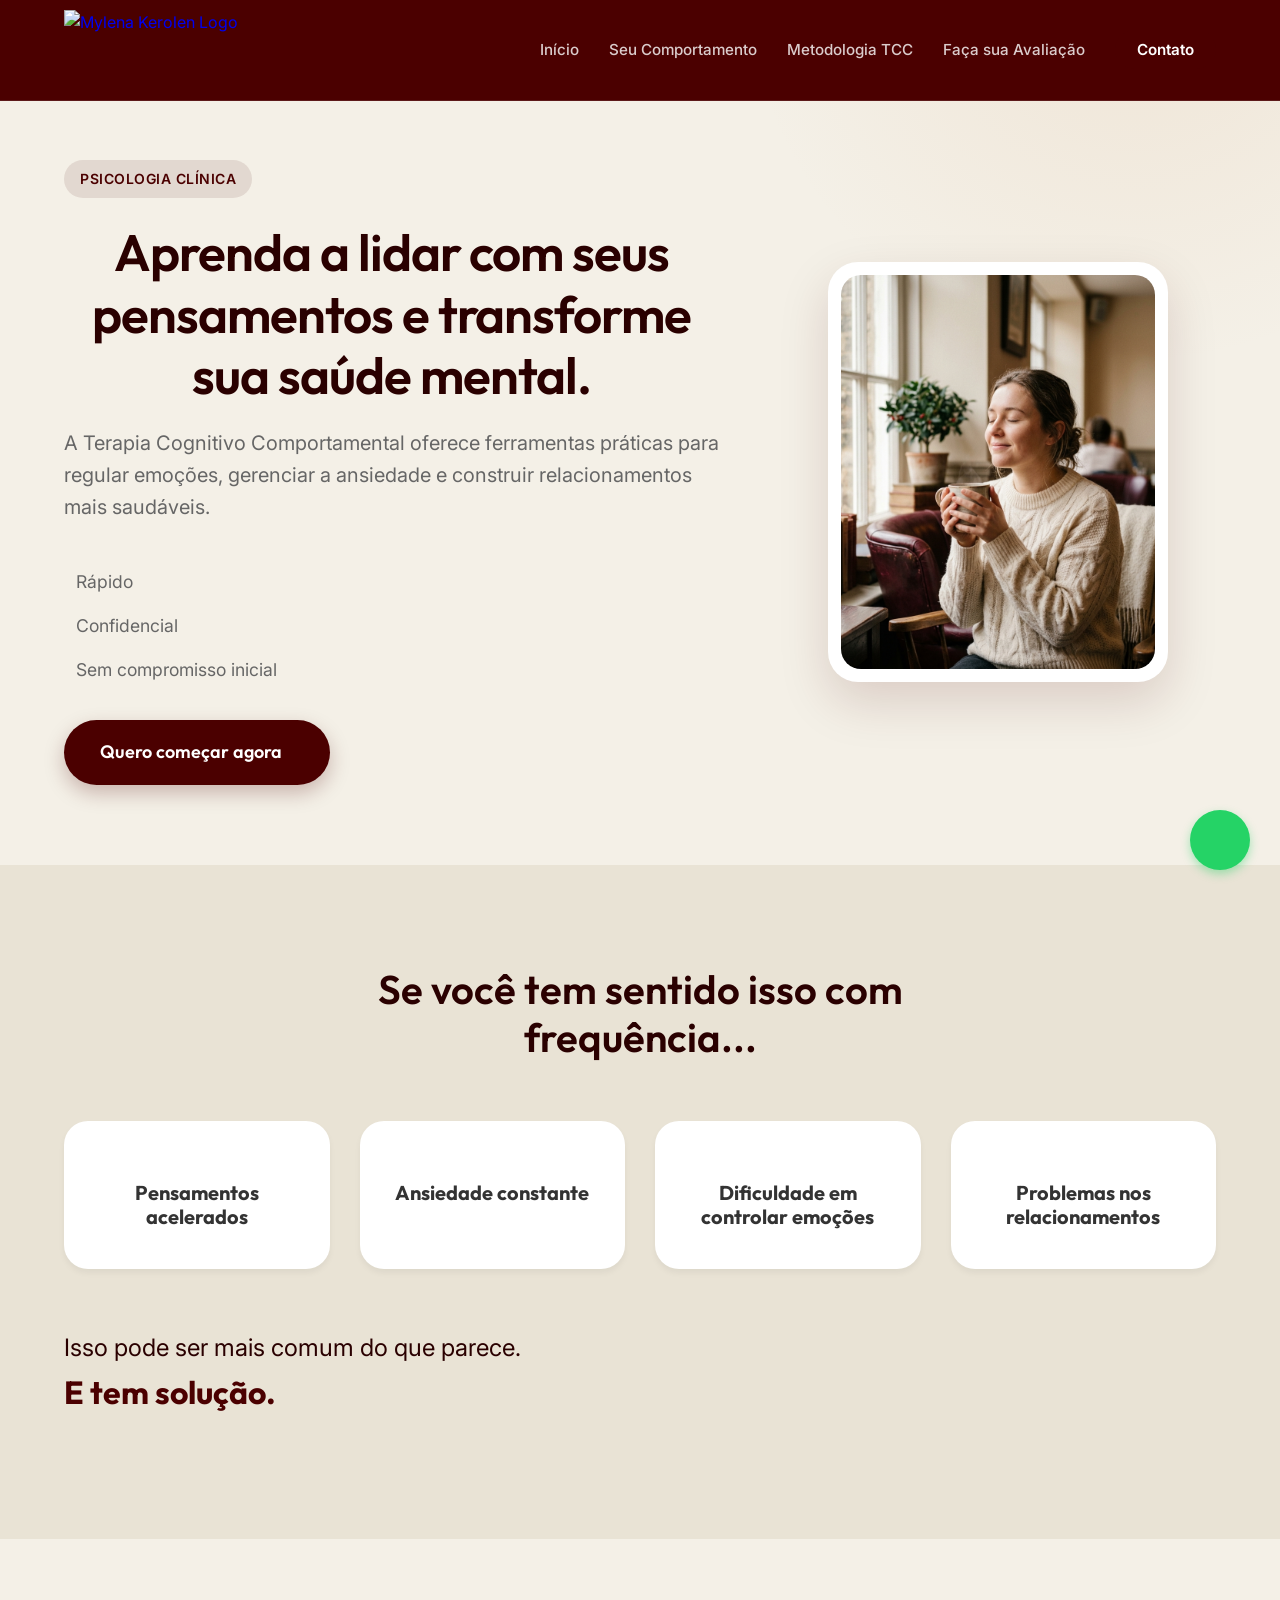
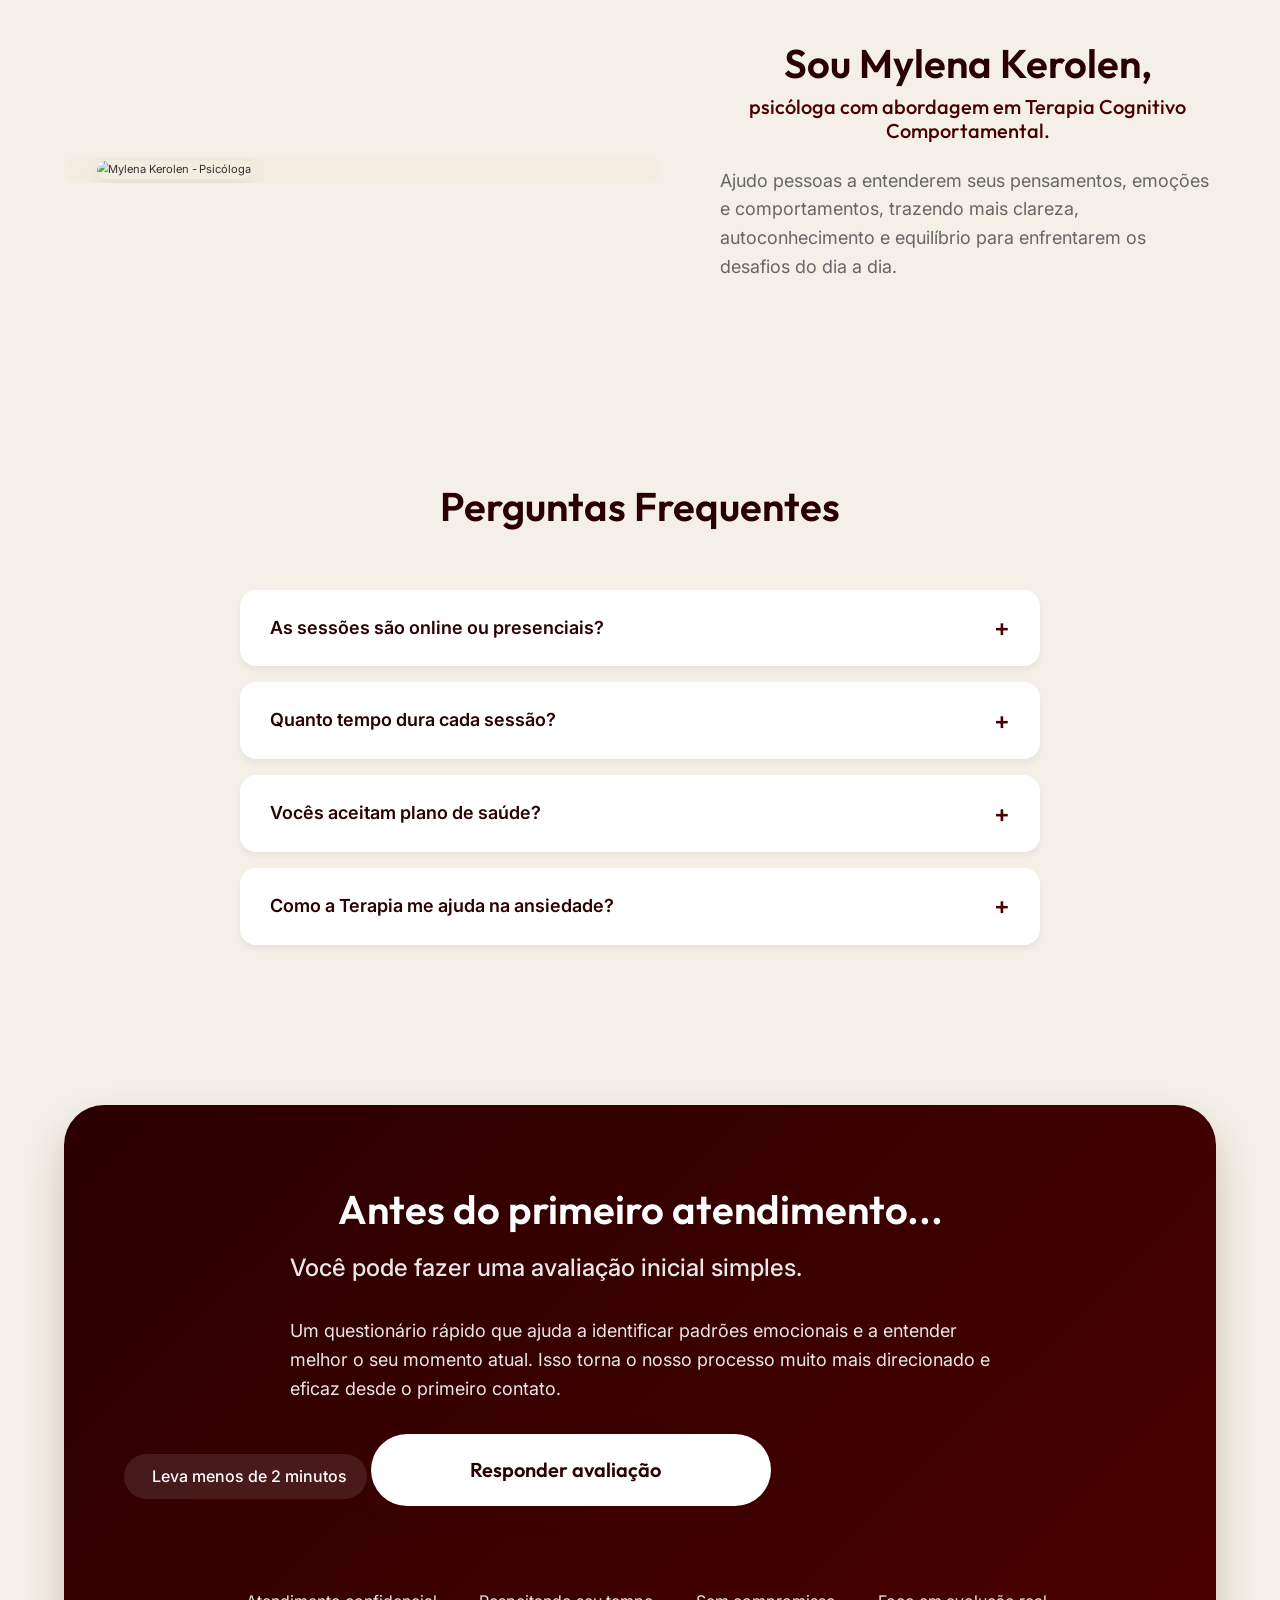
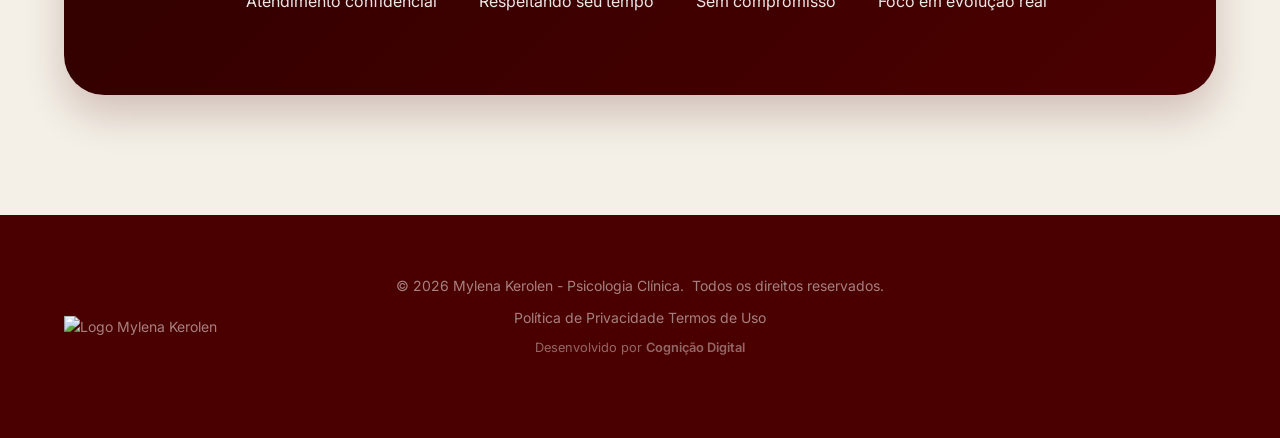
==== commit f3289492: "UX: Corrigida quebra de linha da subheadline no Mobile para 5 linhas exatas" ====
--- a/index.html
+++ b/index.html
@@ -48,7 +48,7 @@
                 </div>
             </div>
 
-            <p class="hero-subtitle">A Terapia Cognitivo Comportamental<br class="mobile-br">oferece ferramentas práticas para<br class="mobile-br">regular emoções, gerenciar a<br class="mobile-br">ansiedade e construir relacionamentos<br class="mobile-br">mais saudáveis.</p>
+            <p class="hero-subtitle">A Terapia Cognitivo Comportamental<br class="mobile-br"> oferece ferramentas práticas para<br class="mobile-br"> regular emoções, gerenciar a<br class="mobile-br"> ansiedade e construir relacionamentos<br class="mobile-br"> mais saudáveis.</p>
             
             <ul class="benefits-list hero-benefits">
                 <li><i class="ph ph-check-circle"></i> Rápido</li>
@@ -97,7 +97,7 @@
     <section id="sobre" class="about">
         <div class="container about-container">
             <div class="about-image">
-                <img src="https://i.ibb.co/Fk8Mc3bt/Mylenasf.png" alt="Mylena Kerolen - Psicóloga" class="about-photo" loading="lazy" decoding="async">
+                <img src="https://i.ibb.co/nqTJQzxg/Mylenasff.webp" alt="Mylena Kerolen - Psicóloga" class="about-photo" loading="lazy" decoding="async">
             </div>
             <div class="about-content">
                 <h2>Sou Mylena Kerolen,</h2>
--- a/styles.css
+++ b/styles.css
@@ -418,30 +418,32 @@
 /* About Section */
 .about-container {
     display: grid;
-    grid-template-columns: 1fr 1fr;
-    gap: 80px;
+    grid-template-columns: 1.2fr 1fr; /* Aumentada a proporção da coluna da imagem */
+    gap: 60px;
     align-items: center;
 }
 
 .about-image {
     position: relative;
     border-radius: var(--radius-lg);
+    overflow: hidden;
+    background-color: #f2eddf; /* Cor bege para bater com o fundo da foto e evitar 'cortes' */
 }
 
 .about-photo {
     width: 100%;
     height: auto;
-    aspect-ratio: 4/5;
-    object-fit: cover;
-    object-position: top center;
-    background-color: var(--surface-alt);
+    aspect-ratio: 1/1; /* Mudado para quadrado para mostrar mais largura da imagem */
+    object-fit: contain; /* Mudado para contain para garantir que NADA da imagem seja cortado */
+    background-color: #f2eddf;
     border-radius: var(--radius-lg);
     box-shadow: var(--shadow-md);
     transition: var(--transition);
+    transform: scale(0.7); /* Afastamento controlado */
 }
 
 .about-photo:hover {
-    transform: translateY(-5px);
+    transform: translateY(-5px) scale(0.7);
     box-shadow: 0 15px 40px rgba(75, 0, 0, 0.15);
 }
 
@@ -1240,7 +1242,12 @@
 
     .hero-badge { justify-self: center; margin-bottom: 10px; }
     .hero-title { text-align: center; font-size: 2.2rem; }
-    .hero-subtitle { text-align: left !important; margin: 15px 0; }
+    .hero-subtitle { 
+        text-align: left !important; 
+        margin: 15px 0; 
+        font-size: 1.1rem !important; /* Reduzido para garantir que a frase caiba na linha 1 */
+        line-height: 1.5;
+    }
     .hero-image-wrapper { height: auto; margin: 20px 0; }
     .glass-card { width: 280px; height: 350px; margin: 0 auto; }
     .hero-btns-wrapper { justify-self: center; width: 100%; }
@@ -1422,16 +1429,23 @@
     margin-bottom: 30px;
 }
 
+.avatar-wrapper {
+    width: 180px; /* Ampliado significativamente conforme solicitado */
+    height: 180px;
+    border-radius: 50%;
+    overflow: hidden;
+    margin: 0 auto 16px;
+    border: 3px solid var(--surface-color);
+    box-shadow: var(--shadow-md);
+    background-color: #f2eddf; /* Fundo igual ao da foto */
+}
+
 .linktree-avatar {
-    width: 110px;
-    height: 110px;
-    border-radius: 50%;
-    object-fit: cover;
-    object-position: top center;
-    margin-bottom: 16px;
-    box-shadow: var(--shadow-md);
-    background-color: var(--surface-alt);
-    border: 3px solid var(--surface-color);
+    width: 100%;
+    height: 100%;
+    object-fit: contain; /* Mantido para não distorcer */
+    object-position: center 25%; /* Ajustado para esconder o corte na curva da moldura */
+    transform: scale(0.98); /* Aumentado sutilmente para preencher o corte inferior */
 }
 
 .linktree-name {
@@ -1517,6 +1531,51 @@
 }
 
 /* Removidas regras específicas para unificar com o padrão global do site */
+/* Links Page Footer Desktop Override - Forçar layout mobile no desktop */
+@media (min-width: 993px) {
+    .links-page footer .footer-content {
+        flex-direction: column !important;
+        align-items: center !important;
+        position: relative !important;
+        min-height: auto !important;
+    }
+
+    .links-page footer .footer-logo {
+        position: static !important;
+        transform: none !important;
+        margin-bottom: 20px !important;
+        text-align: center !important;
+    }
+
+    .links-page footer .footer-legal-container {
+        display: flex !important;
+        flex-direction: column !important;
+        align-items: center !important;
+        text-align: center !important;
+    }
+
+    .links-page footer .footer-copy-main, 
+    .links-page footer .footer-copy-sub,
+    .links-page footer .footer-copyright-row {
+        display: block !important;
+        width: 100% !important;
+        text-align: center !important;
+        margin: 5px 0 !important;
+    }
+
+    .links-page footer .footer-copyright-row {
+        flex-direction: column !important;
+    }
+
+    .links-page footer .footer-legal-links {
+        display: flex !important;
+        flex-direction: row !important; /* Coloca um do lado do outro no Desktop */
+        justify-content: center !important;
+        margin-top: 15px !important;
+        gap: 20px !important; /* Espaço entre os links */
+    }
+}
+
 /* Fim da unificação do rodapé */
 
 /* Ajustes de Margem para Metodologia (Mobile/Tablet) */
